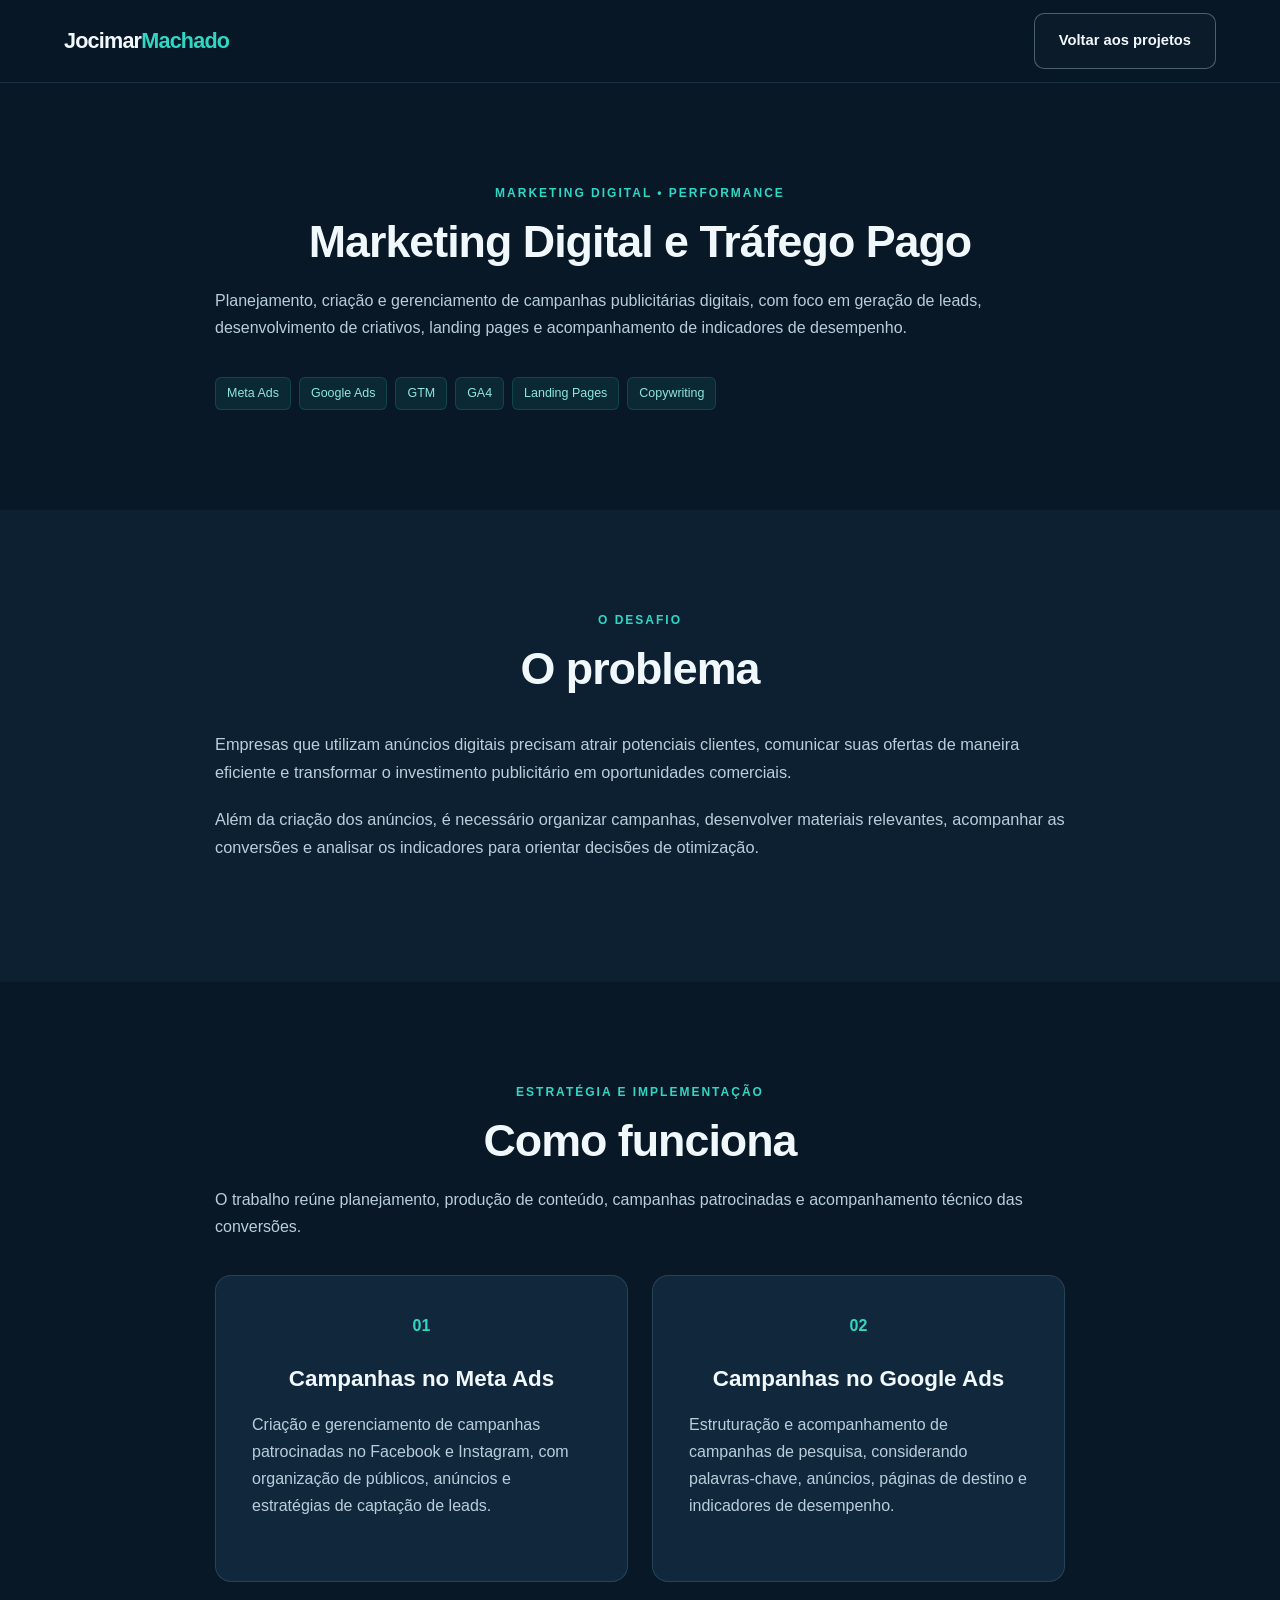
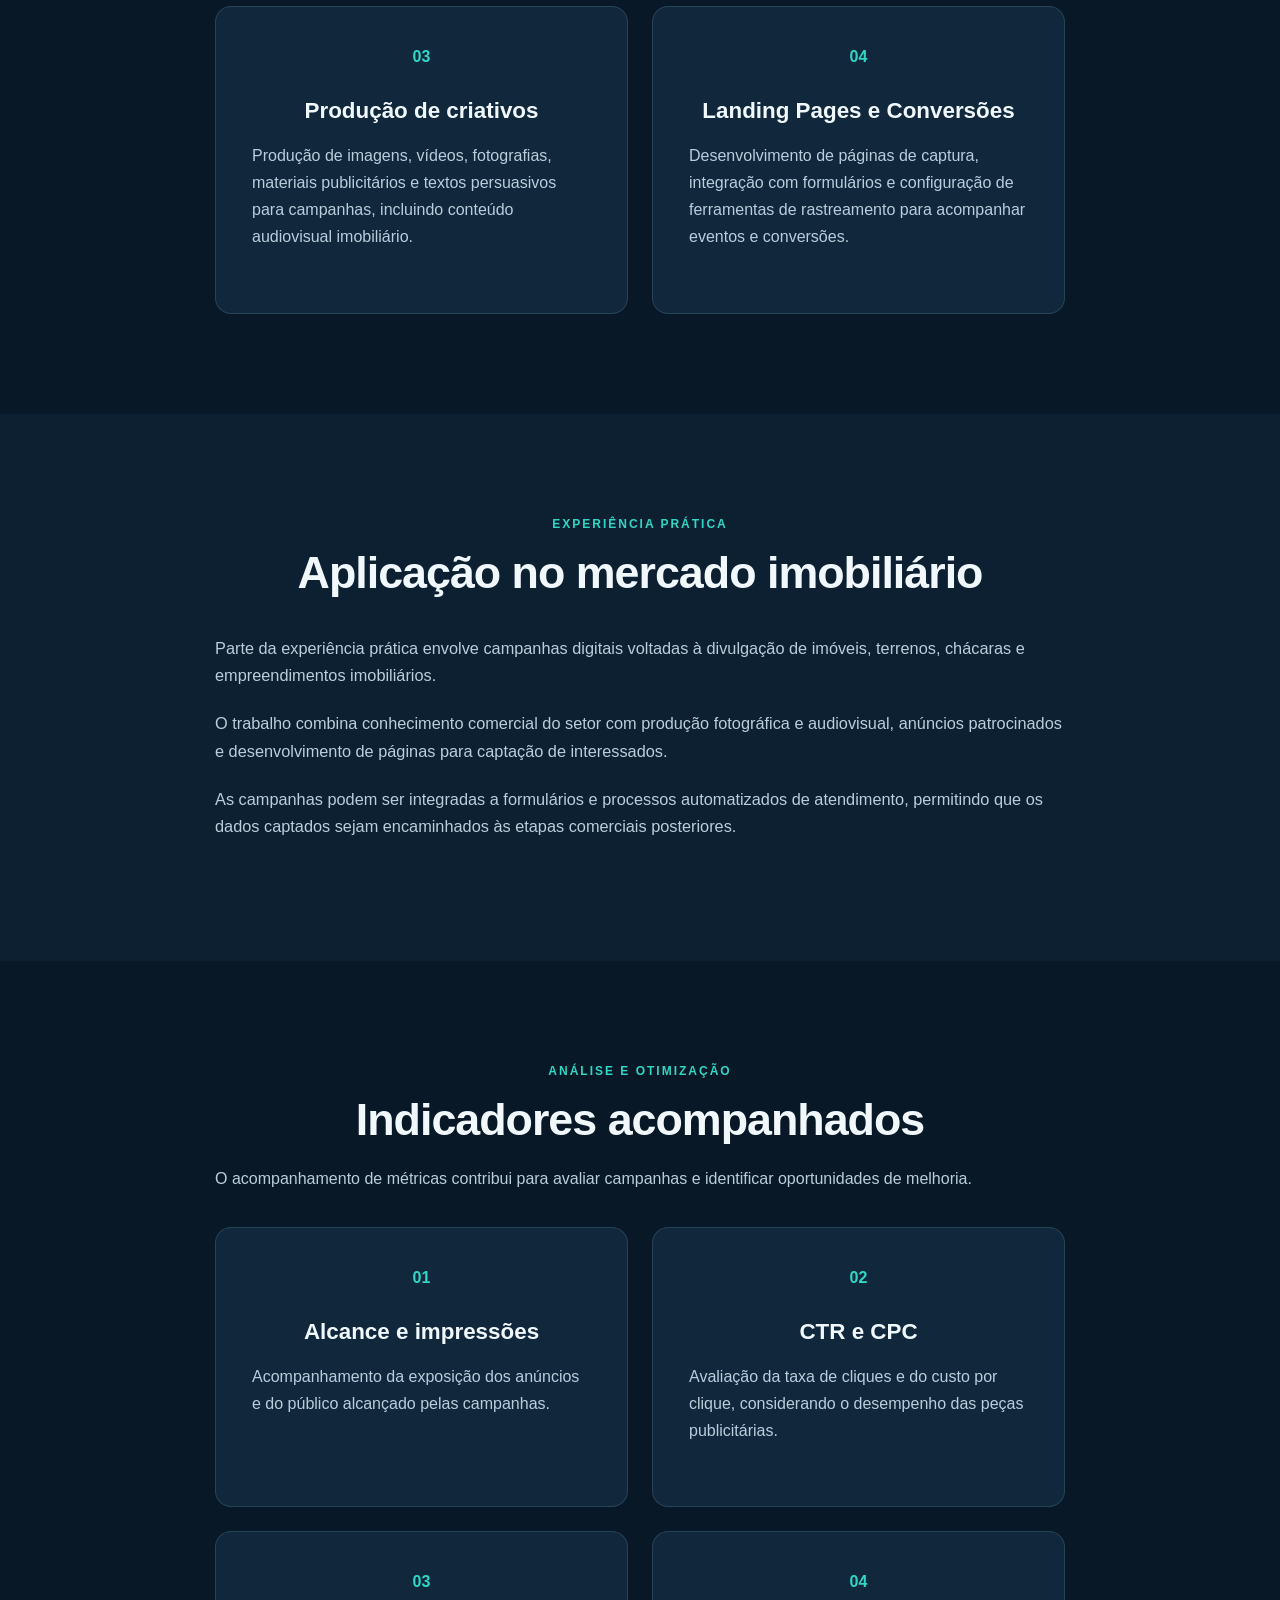
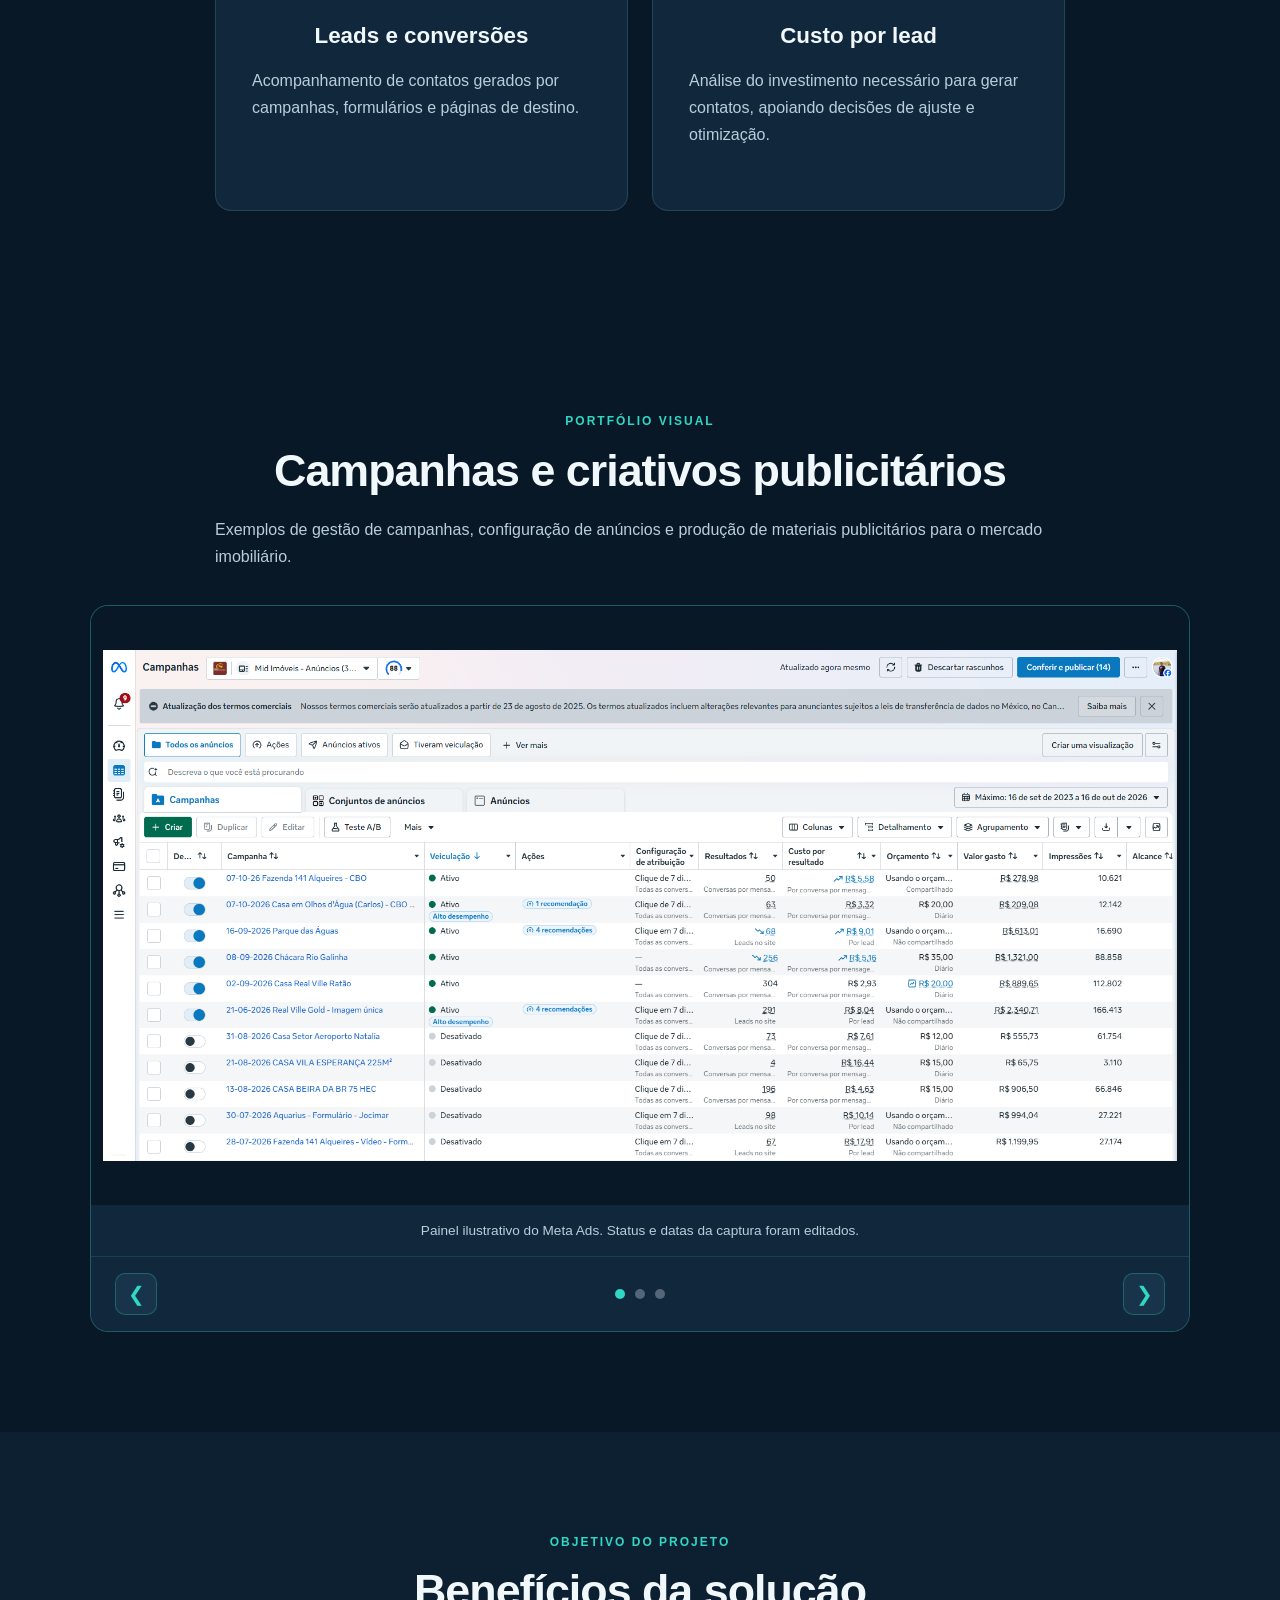
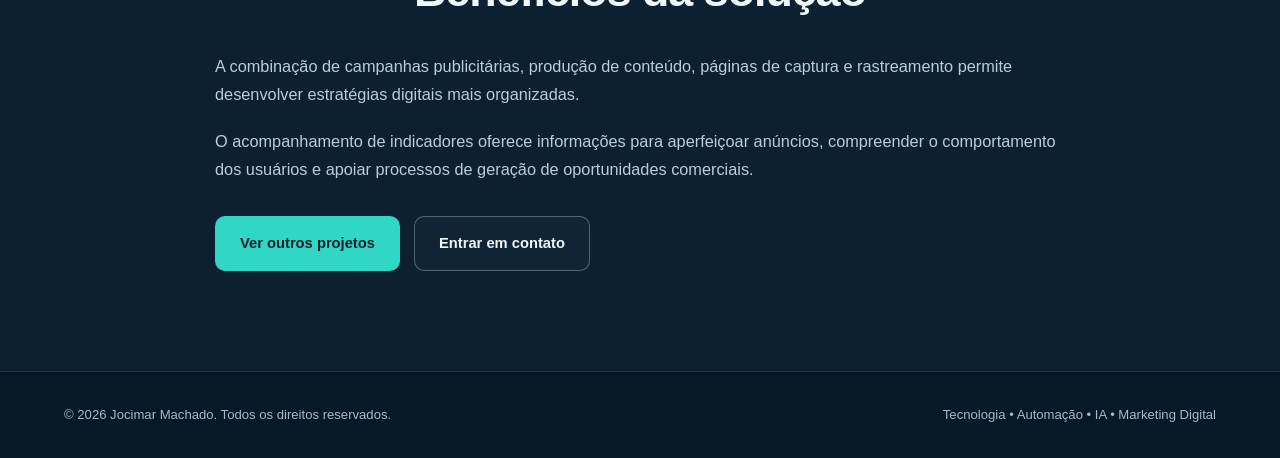
==== projetos/marketing-digital.html @ 27998f4b "Primeira versao do portfolio profissional" ====
<!DOCTYPE html>
<html lang="pt-BR">

<head>
    <meta charset="UTF-8">
    <meta name="viewport"
          content="width=device-width, initial-scale=1.0">

    <title>Marketing Digital e Tráfego Pago | Jocimar Machado</title>

    <meta name="description"
          content="Estudo de caso sobre gestão de tráfego pago, Meta Ads, Google Ads, criativos, landing pages e acompanhamento de conversões.">

    <link rel="stylesheet" href="../assets/css/style.css">
    <script src="../assets/js/carrossel.js" defer></script>
</head>

<body>

    <!-- CABEÇALHO -->
    <header class="header">
        <div class="container nav-container">

            <a href="../index.html" class="logo">
                Jocimar<span>Machado</span>
            </a>

            <a href="../index.html#projetos"
               class="btn btn-secondary">
                Voltar aos projetos
            </a>

        </div>
    </header>

    <main>

        <!-- APRESENTAÇÃO -->
        <section class="section project-intro">
            <div class="container">

                <div class="section-heading">

                    <span class="section-label">
                        MARKETING DIGITAL • PERFORMANCE
                    </span>

                    <h2>
                        Marketing Digital e Tráfego Pago
                    </h2>

                    <p>
                        Planejamento, criação e gerenciamento
                        de campanhas publicitárias digitais,
                        com foco em geração de leads,
                        desenvolvimento de criativos,
                        landing pages e acompanhamento
                        de indicadores de desempenho.
                    </p>

                </div>

                <div class="tags">
                    <span>Meta Ads</span>
                    <span>Google Ads</span>
                    <span>GTM</span>
                    <span>GA4</span>
                    <span>Landing Pages</span>
                    <span>Copywriting</span>
                </div>

            </div>
        </section>

        <!-- O DESAFIO -->
        <section class="section section-alt project-problem">
            <div class="container">

                <div class="section-heading">

                    <span class="section-label">
                        O DESAFIO
                    </span>

                    <h2>O problema</h2>

                </div>

                <div class="about-content">

                    <p>
                        Empresas que utilizam anúncios digitais
                        precisam atrair potenciais clientes,
                        comunicar suas ofertas de maneira
                        eficiente e transformar o investimento
                        publicitário em oportunidades comerciais.
                    </p>

                    <p>
                        Além da criação dos anúncios,
                        é necessário organizar campanhas,
                        desenvolver materiais relevantes,
                        acompanhar as conversões e
                        analisar os indicadores para
                        orientar decisões de otimização.
                    </p>

                </div>

            </div>
        </section>

        <!-- COMO FUNCIONA -->
        <section class="section project-process">
            <div class="container">

                <div class="section-heading">

                    <span class="section-label">
                        ESTRATÉGIA E IMPLEMENTAÇÃO
                    </span>

                    <h2>Como funciona</h2>

                    <p>
                        O trabalho reúne planejamento,
                        produção de conteúdo, campanhas
                        patrocinadas e acompanhamento
                        técnico das conversões.
                    </p>

                </div>

                <div class="projects-grid">

                    <!-- META ADS -->
                    <article class="project-card">

                        <span class="project-number">01</span>

                        <h3>Campanhas no Meta Ads</h3>

                        <p>
                            Criação e gerenciamento de
                            campanhas patrocinadas no
                            Facebook e Instagram,
                            com organização de públicos,
                            anúncios e estratégias
                            de captação de leads.
                        </p>

                    </article>

                    <!-- GOOGLE ADS -->
                    <article class="project-card">

                        <span class="project-number">02</span>

                        <h3>Campanhas no Google Ads</h3>

                        <p>
                            Estruturação e acompanhamento
                            de campanhas de pesquisa,
                            considerando palavras-chave,
                            anúncios, páginas de destino
                            e indicadores de desempenho.
                        </p>

                    </article>

                    <!-- CRIATIVOS -->
                    <article class="project-card">

                        <span class="project-number">03</span>

                        <h3>Produção de criativos</h3>

                        <p>
                            Produção de imagens, vídeos,
                            fotografias, materiais
                            publicitários e textos
                            persuasivos para campanhas,
                            incluindo conteúdo
                            audiovisual imobiliário.
                        </p>

                    </article>

                    <!-- LANDING PAGES -->
                    <article class="project-card">

                        <span class="project-number">04</span>

                        <h3>Landing Pages e Conversões</h3>

                        <p>
                            Desenvolvimento de páginas
                            de captura, integração com
                            formulários e configuração
                            de ferramentas de rastreamento
                            para acompanhar eventos
                            e conversões.
                        </p>

                    </article>

                </div>

            </div>
        </section>

        <!-- APLICAÇÃO PRÁTICA -->
        <section class="section section-alt project-problem">
            <div class="container">

                <div class="section-heading">

                    <span class="section-label">
                        EXPERIÊNCIA PRÁTICA
                    </span>

                    <h2>Aplicação no mercado imobiliário</h2>

                </div>

                <div class="about-content">

                    <p>
                        Parte da experiência prática
                        envolve campanhas digitais
                        voltadas à divulgação de imóveis,
                        terrenos, chácaras e
                        empreendimentos imobiliários.
                    </p>

                    <p>
                        O trabalho combina conhecimento
                        comercial do setor com produção
                        fotográfica e audiovisual,
                        anúncios patrocinados e
                        desenvolvimento de páginas
                        para captação de interessados.
                    </p>

                    <p>
                        As campanhas podem ser integradas
                        a formulários e processos
                        automatizados de atendimento,
                        permitindo que os dados captados
                        sejam encaminhados às etapas
                        comerciais posteriores.
                    </p>

                </div>

            </div>
        </section>

        <!-- INDICADORES -->
        <section class="section project-process">
            <div class="container">

                <div class="section-heading">

                    <span class="section-label">
                        ANÁLISE E OTIMIZAÇÃO
                    </span>

                    <h2>Indicadores acompanhados</h2>

                    <p>
                        O acompanhamento de métricas
                        contribui para avaliar campanhas
                        e identificar oportunidades
                        de melhoria.
                    </p>

                </div>

                <div class="projects-grid">

                    <article class="project-card">
                        <span class="project-number">01</span>
                        <h3>Alcance e impressões</h3>
                        <p>
                            Acompanhamento da exposição
                            dos anúncios e do público
                            alcançado pelas campanhas.
                        </p>
                    </article>

                    <article class="project-card">
                        <span class="project-number">02</span>
                        <h3>CTR e CPC</h3>
                        <p>
                            Avaliação da taxa de cliques
                            e do custo por clique,
                            considerando o desempenho
                            das peças publicitárias.
                        </p>
                    </article>

                    <article class="project-card">
                        <span class="project-number">03</span>
                        <h3>Leads e conversões</h3>
                        <p>
                            Acompanhamento de contatos
                            gerados por campanhas,
                            formulários e páginas
                            de destino.
                        </p>
                    </article>

                    <article class="project-card">
                        <span class="project-number">04</span>
                        <h3>Custo por lead</h3>
                        <p>
                            Análise do investimento
                            necessário para gerar
                            contatos, apoiando decisões
                            de ajuste e otimização.
                        </p>
                    </article>

                </div>

            </div>
        </section>

        <!-- DEMONSTRAÇÃO REAL DA CAMPANHA -->


<!-- CARROSSEL DE CAMPANHAS E CRIATIVOS -->

<section class="section project-demo">
    <div class="container">

        <div class="section-heading">

            <span class="section-label">
                PORTFÓLIO VISUAL
            </span>

            <h2>Campanhas e criativos publicitários</h2>

            <p>
                Exemplos de gestão de campanhas,
                configuração de anúncios e produção
                de materiais publicitários para o
                mercado imobiliário.
            </p>

        </div>

        <div class="marketing-carousel"
             data-marketing-carousel
             role="region"
             aria-roledescription="carrossel"
             aria-label="Campanhas e criativos publicitários">

            <div class="marketing-carousel-viewport">

                <!-- IMAGEM 01 -->
                <figure class="marketing-slide">

                    <a href="../assets/images/painel_de_campanhas_meta_ads_2026.png"
                       target="_blank"
                       rel="noopener noreferrer">

                        <img
                            src="../assets/images/painel_de_campanhas_meta_ads_2026.png"
                            alt="Painel de campanhas no Meta Ads"
                            loading="lazy">
                    </a>

                    <figcaption>
                        Painel ilustrativo do Meta Ads.
                        Status e datas da captura foram editados.
                    </figcaption>

                </figure>

                <!-- IMAGEM 02 -->
                <figure class="marketing-slide" hidden>

                    <a href="../assets/images/meta-ads-anuncio-parque-das-aguas.png"
                       target="_blank"
                       rel="noopener noreferrer">

                        <img
                            src="../assets/images/meta-ads-anuncio-parque-das-aguas.png"
                            alt="Configuração de anúncio no Meta Ads para o Parque das Águas"
                            loading="lazy">
                    </a>

                    <figcaption>
                        Configuração e prévia de anúncio
                        para Facebook e Instagram.
                    </figcaption>

                </figure>

                <!-- IMAGEM 03 -->
                <figure class="marketing-slide" hidden>

                    <a href="../assets/images/criativo-casa-olhos-dagua.png"
                       target="_blank"
                       rel="noopener noreferrer">

                        <img
                            src="../assets/images/criativo-casa-olhos-dagua.png"
                            alt="Arte publicitária de casa à venda em Olhos d'Água"
                            loading="lazy">
                    </a>

                    <figcaption>
                        Criativo imobiliário produzido para
                        divulgação de imóvel em Olhos d'Água.
                    </figcaption>

                </figure>

            </div>

            <!-- CONTROLES -->
            <div class="marketing-carousel-controls">

                <button class="marketing-carousel-prev"
                        type="button"
                        aria-label="Imagem anterior">
                    &#10094;
                </button>

                <div class="marketing-carousel-dots"
                     aria-label="Selecionar imagem">

                    <button type="button"
                            class="marketing-carousel-dot active"
                            aria-label="Imagem 1"
                            aria-current="true"></button>

                    <button type="button"
                            class="marketing-carousel-dot"
                            aria-label="Imagem 2"></button>

                    <button type="button"
                            class="marketing-carousel-dot"
                            aria-label="Imagem 3"></button>

                </div>

                <button class="marketing-carousel-next"
                        type="button"
                        aria-label="Próxima imagem">
                    &#10095;
                </button>

            </div>

        </div>

    </div>
</section>


        <!-- BENEFÍCIOS -->
        <section class="section section-alt project-benefits">
            <div class="container">

                <div class="section-heading">

                    <span class="section-label">
                        OBJETIVO DO PROJETO
                    </span>

                    <h2>Benefícios da solução</h2>

                </div>

                <div class="about-content">

                    <p>
                        A combinação de campanhas
                        publicitárias, produção de
                        conteúdo, páginas de captura
                        e rastreamento permite
                        desenvolver estratégias
                        digitais mais organizadas.
                    </p>

                    <p>
                        O acompanhamento de indicadores
                        oferece informações para
                        aperfeiçoar anúncios,
                        compreender o comportamento
                        dos usuários e apoiar
                        processos de geração de
                        oportunidades comerciais.
                    </p>

                </div>

                <div class="hero-buttons">

                    <a href="../index.html#projetos"
                       class="btn btn-primary">
                        Ver outros projetos
                    </a>

                    <a href="../index.html#contato"
                       class="btn btn-secondary">
                        Entrar em contato
                    </a>

                </div>

            </div>
        </section>

    </main>

    <!-- RODAPÉ -->
    <footer class="footer">
        <div class="container footer-content">

            <p>
                © 2026 Jocimar Machado.
                Todos os direitos reservados.
            </p>

            <p>
                Tecnologia • Automação • IA • Marketing Digital
            </p>

        </div>
    </footer>

</body>
</html>
---- assets/css/style.css ----
/* =====================================================
   JOCIMAR MACHADO | PORTFÓLIO PROFISSIONAL
   CSS consolidado - Página inicial e estudos de caso
   ===================================================== */

/* 01. VARIÁVEIS */
:root {
  color-scheme: dark;
  --bg: #081827;
  --bg-secondary: #0c2032;
  --surface: #11283c;
  --surface-hover: #17344a;
  --primary: #30d7c5;
  --primary-hover: #24bfae;
  --text: #f1f8fc;
  --text-secondary: #bacddb;
  --text-muted: #a4bacc;
  --border: rgba(157, 207, 221, 0.16);
  --radius: 16px;
  --container-width: 1160px;
  --content-width: 850px;
  --shadow: 0 20px 50px rgba(0, 0, 0, 0.16);
}

/* 02. BASE E ACESSIBILIDADE */
* {
  margin: 0;
  padding: 0;
  box-sizing: border-box;
}

html {
  scroll-behavior: smooth;
  scroll-padding-top: 90px;
}

body {
  background: var(--bg);
  color: var(--text);
  font-family: "Segoe UI", Arial, sans-serif;
  line-height: 1.7;
  -webkit-font-smoothing: antialiased;
}

a {
  color: inherit;
  text-decoration: none;
}

button { font: inherit; }
ul { list-style: none; }
img { display: block; max-width: 100%; }

::selection {
  background: var(--primary);
  color: var(--bg);
}

:focus-visible {
  outline: 3px solid var(--primary);
  outline-offset: 4px;
}

.container {
  width: min(90%, var(--container-width));
  margin: 0 auto;
}

.skip-link {
  position: fixed;
  top: -100px;
  left: 15px;
  z-index: 2000;
  padding: 12px 20px;
  background: var(--primary);
  color: var(--bg);
  border-radius: 8px;
}

.skip-link:focus { top: 15px; }

/* 03. CABEÇALHO E NAVEGAÇÃO */
.header {
  position: sticky;
  top: 0;
  z-index: 1000;
  background: rgba(8, 24, 39, 0.94);
  border-bottom: 1px solid var(--border);
  backdrop-filter: blur(16px);
  -webkit-backdrop-filter: blur(16px);
}

.nav-container {
  min-height: 82px;
  display: flex;
  justify-content: space-between;
  align-items: center;
  position: relative;
  gap: 30px;
}

.logo {
  color: var(--text);
  font-size: 1.35rem;
  font-weight: 800;
  letter-spacing: -0.8px;
  white-space: nowrap;
}

.logo span { color: var(--primary); }

.nav {
  display: flex;
  align-items: center;
  gap: 28px;
}

.nav a {
  font-size: 0.9rem;
  font-weight: 500;
  color: var(--text-secondary);
  transition: color 0.25s ease;
}

.nav a:hover,
.nav a:focus-visible { color: var(--primary); }

.nav .nav-contact {
  color: var(--primary);
  border: 1px solid var(--primary);
  border-radius: 8px;
  padding: 9px 18px;
}

.nav .nav-contact:hover {
  color: var(--bg);
  background: var(--primary);
}

.menu-toggle { display: none; }

/* 04. APRESENTAÇÃO DA PÁGINA INICIAL */
.hero {
  position: relative;
  overflow: hidden;
  min-height: 680px;
  display: flex;
  align-items: center;
  padding: 110px 0;
  background:
    radial-gradient(ellipse at 82% 35%, rgba(33, 181, 170, 0.14), transparent 48%),
    radial-gradient(ellipse at 12% 80%, rgba(30, 99, 150, 0.13), transparent 50%),
    var(--bg);
}

.hero::before {
  content: "";
  position: absolute;
  inset: 0;
  pointer-events: none;
  background-image:
    linear-gradient(rgba(90, 159, 177, 0.045) 1px, transparent 1px),
    linear-gradient(90deg, rgba(90, 159, 177, 0.045) 1px, transparent 1px);
  background-size: 55px 55px;
  mask-image: linear-gradient(to right, transparent, black);
}

.hero-content {
  position: relative;
  z-index: 1;
  display: grid;
  grid-template-columns: 1.35fr 0.8fr;
  align-items: center;
  gap: 70px;
}

.eyebrow {
  display: inline-block;
  margin-bottom: 24px;
  color: var(--primary);
  font-size: 0.75rem;
  font-weight: 700;
  letter-spacing: 2px;
}

.hero h1 {
  margin-bottom: 22px;
  font-size: clamp(2.5rem, 5vw, 4.5rem);
  line-height: 1.13;
  font-weight: 800;
  letter-spacing: -2px;
}

.hero h1 span { color: var(--primary); }

.hero h2 {
  max-width: 640px;
  margin-bottom: 25px;
  font-size: clamp(1.15rem, 2vw, 1.55rem);
  font-weight: 500;
  line-height: 1.45;
}

.hero p {
  max-width: 630px;
  margin-bottom: 16px;
  color: var(--text-secondary);
}

.hero-buttons {
  display: flex;
  flex-wrap: wrap;
  gap: 14px;
  margin-top: 32px;
}

.availability {
  margin-top: 25px;
  font-size: 0.87rem;
  color: var(--text-muted);
}

/* 05. BOTÕES E LINKS */
.btn {
  display: inline-flex;
  align-items: center;
  justify-content: center;
  padding: 14px 24px;
  border: 1px solid transparent;
  border-radius: 10px;
  font-size: 0.92rem;
  font-weight: 700;
  text-align: center;
  transition: background 0.25s ease, color 0.25s ease,
    transform 0.25s ease, border-color 0.25s ease;
}

.btn:hover { transform: translateY(-3px); }

.btn-primary {
  background: var(--primary);
  color: #062129;
}

.btn-primary:hover { background: var(--primary-hover); }

.btn-secondary {
  background: rgba(255, 255, 255, 0.02);
  border-color: rgba(188, 222, 232, 0.36);
  color: var(--text);
}

.btn-secondary:hover {
  border-color: var(--primary);
  color: var(--primary);
}

.contact-buttons .btn-whatsapp {
  background: #25d366;
  border-color: #25d366;
  color: #062129;
}

.contact-buttons .btn-whatsapp:hover {
  background: #1ebe5d;
  border-color: #1ebe5d;
  color: #062129;
}

.contact-buttons .btn-github {
  background: #24292f;
  border-color: #526578;
  color: #fff;
}

.contact-buttons .btn-github:hover {
  background: #343b45;
  border-color: var(--primary);
  color: var(--primary);
}

.project-card-link {
  align-self: flex-start;
  margin-top: 24px;
}

/* 06. FOTO E CARD TECNOLÓGICO */
.hero-visual {
  display: flex;
  justify-content: center;
}

.tech-card {
  width: 100%;
  max-width: 370px;
  padding: 35px;
  border: 1px solid rgba(48, 215, 197, 0.25);
  border-radius: 22px;
  background: linear-gradient(145deg, rgba(25, 61, 79, 0.92), rgba(11, 32, 49, 0.96));
  box-shadow: var(--shadow);
}

.profile-photo {
  display: block;
  width: 100%;
  max-width: 220px;
  height: auto;
  margin: 0 auto 24px;
  background: radial-gradient(ellipse at 50% 40%,
    #21485b 0%, #10283a 45%, #050c13 75%, #000 100%);
  border: 2px solid rgba(48, 215, 197, 0.35);
  border-radius: 18px;
  box-shadow: 0 0 35px rgba(48, 215, 197, 0.12),
    0 15px 35px rgba(0, 0, 0, 0.25);
}

.tech-card-label {
  display: block;
  margin-bottom: 28px;
  color: var(--primary);
  font-size: 0.75rem;
  letter-spacing: 1.5px;
  font-weight: 700;
}

.tech-card ul { display: grid; gap: 18px; }

.tech-card li {
  display: flex;
  align-items: center;
  gap: 12px;
  font-weight: 500;
  color: var(--text);
}

.tech-card li::before {
  content: "";
  width: 9px;
  height: 9px;
  flex-shrink: 0;
  border-radius: 50%;
  background: var(--primary);
  box-shadow: 0 0 12px rgba(48, 215, 197, 0.45);
}

/* 07. SEÇÕES E TEXTO COMPARTILHADO */
.section { padding: 100px 0; }
.section-alt { background: var(--bg-secondary); }

.section-heading {
  max-width: 750px;
  margin-bottom: 45px;
}

.section-label {
  display: block;
  margin-bottom: 12px;
  color: var(--primary);
  font-size: 0.75rem;
  font-weight: 700;
  letter-spacing: 2px;
}

.section-heading h2 {
  margin-bottom: 18px;
  font-size: clamp(2rem, 4vw, 2.8rem);
  letter-spacing: -1px;
  line-height: 1.2;
}

.section-heading p { color: var(--text-secondary); }

.about-content { max-width: 850px; }

.about-content p {
  margin-bottom: 20px;
  color: var(--text-secondary);
  font-size: 1.02rem;
}

/* 08. PROJETOS E ETIQUETAS */
.projects-grid {
  display: grid;
  grid-template-columns: repeat(2, minmax(0, 1fr));
  gap: 24px;
}

.project-card {
  display: flex;
  flex-direction: column;
  min-width: 0;
  padding: 36px;
  background: var(--surface);
  border: 1px solid var(--border);
  border-radius: var(--radius);
  transition: transform 0.3s ease, border-color 0.3s ease,
    background 0.3s ease;
}

.project-card:hover {
  transform: translateY(-6px);
  border-color: rgba(48, 215, 197, 0.45);
  background: var(--surface-hover);
}

.project-number {
  display: inline-block;
  margin-bottom: 25px;
  color: var(--primary);
  font-size: 1rem;
  font-weight: 700;
}

.project-card h3 {
  margin-bottom: 16px;
  font-size: 1.4rem;
  line-height: 1.35;
}

.project-card p {
  flex-grow: 1;
  margin-bottom: 26px;
  color: var(--text-secondary);
}

.tags {
  display: flex;
  flex-wrap: wrap;
  gap: 8px;
}

.tags span {
  padding: 5px 11px;
  background: rgba(48, 215, 197, 0.09);
  border: 1px solid rgba(48, 215, 197, 0.16);
  border-radius: 6px;
  color: #8de7dc;
  font-size: 0.78rem;
  font-weight: 500;
}

/* 09. COMPETÊNCIAS */
.skills-grid {
  display: grid;
  grid-template-columns: repeat(3, minmax(0, 1fr));
  gap: 22px;
}

.skill-group {
  min-width: 0;
  padding: 28px;
  background: var(--surface);
  border: 1px solid var(--border);
  border-radius: var(--radius);
  transition: border-color 0.25s ease;
}

.skill-group:hover { border-color: rgba(48, 215, 197, 0.4); }

.skill-group h3 {
  margin-bottom: 14px;
  color: var(--primary);
  font-size: 1.05rem;
  line-height: 1.4;
}

.skill-group p {
  color: var(--text-secondary);
  font-size: 0.93rem;
}

/* 10. EXPERIÊNCIA PROFISSIONAL */
.timeline {
  position: relative;
  max-width: 850px;
  padding-left: 34px;
  border-left: 2px solid rgba(48, 215, 197, 0.28);
}

.timeline-item {
  position: relative;
  padding: 0 0 48px 15px;
}

.timeline-item:last-child { padding-bottom: 0; }

.timeline-item::before {
  content: "";
  position: absolute;
  top: 6px;
  left: -42px;
  width: 12px;
  height: 12px;
  background: var(--primary);
  border: 3px solid var(--bg-secondary);
  border-radius: 50%;
  box-sizing: content-box;
}

.timeline-year {
  display: block;
  margin-bottom: 10px;
  color: var(--primary);
  font-size: 0.88rem;
  font-weight: 700;
}

.timeline-item h3 {
  margin-bottom: 5px;
  font-size: 1.35rem;
  line-height: 1.4;
}

.timeline-company {
  margin-bottom: 12px;
  color: var(--text);
  font-weight: 500;
}

.timeline-item p:not(.timeline-company) { color: var(--text-secondary); }

/* 11. FORMAÇÃO */
.education-card {
  max-width: 780px;
  padding: 35px;
  background: var(--surface);
  border: 1px solid var(--border);
  border-radius: var(--radius);
}

.education-card h3 {
  margin-bottom: 12px;
  font-size: 1.3rem;
}

.education-card p {
  margin-bottom: 12px;
  color: var(--text-secondary);
}

.education-card p:last-child { margin-bottom: 0; }

/* 12. CONTATO E RODAPÉ */
.contact-section {
  text-align: center;
  background:
    radial-gradient(ellipse at center, rgba(48, 215, 197, 0.09), transparent 65%),
    var(--bg);
}

.contact-section .section-heading {
  margin-left: auto;
  margin-right: auto;
}

.contact-buttons {
  display: flex;
  justify-content: center;
  flex-wrap: wrap;
  gap: 15px;
}

.contact-location {
  margin-top: 24px;
  color: var(--text-muted);
  font-size: 0.9rem;
}

.footer {
  padding: 32px 0;
  border-top: 1px solid var(--border);
}

.footer-content {
  display: flex;
  justify-content: space-between;
  align-items: center;
  gap: 20px;
}

.footer p {
  color: var(--text-muted);
  font-size: 0.82rem;
}

/* 13. ESTUDO DE CASO: TÍTULOS CENTRALIZADOS,
       BLOCOS CENTRALIZADOS E TEXTOS À ESQUERDA */
.project-intro .section-heading,
.architecture-section .section-heading,
.project-problem .section-heading,
.project-process .section-heading,
.project-benefits .section-heading {
  width: 100%;
  max-width: var(--content-width);
  margin: 0 auto 35px;
}

.project-intro .section-label,
.architecture-section .section-label,
.project-problem .section-label,
.project-process .section-label,
.project-benefits .section-label,
.project-intro .section-heading h2,
.architecture-section .section-heading h2,
.project-problem .section-heading h2,
.project-process .section-heading h2,
.project-benefits .section-heading h2 {
  text-align: center;
}

/* Descrições alinhadas à esquerda no centro da página */
.project-intro .section-heading p,
.architecture-section .section-heading p,
.project-problem .section-heading p,
.project-process .section-heading p,
.project-benefits .section-heading p {
  text-align: left;
}

.project-intro .tags,
.project-problem .about-content,
.project-benefits .about-content,
.project-process .projects-grid,
.project-benefits .hero-buttons {
  width: 100%;
  max-width: var(--content-width);
  margin-left: auto;
  margin-right: auto;
}

.project-intro .tags,
.project-benefits .hero-buttons { justify-content: flex-start; }

.project-problem .about-content,
.project-benefits .about-content { text-align: left; }

.project-benefits .hero-buttons { margin-top: 32px; }

/* Títulos dos cards centralizados; explicações à esquerda */
.project-process .project-card {
  align-items: stretch;
  text-align: left;
}

.project-process .project-number { align-self: center; }
.project-process .project-card h3 { text-align: center; }
.project-process .project-card p { text-align: left; }

/* 14. ESTUDO DE CASO: FLUXO VERTICAL */
.architecture-section .architecture-flow {
  display: flex;
  flex-direction: column;
  align-items: stretch;
  gap: 12px;
  width: 100%;
  max-width: var(--content-width);
  margin: 0 auto;
}

.architecture-section .architecture-step {
  width: 100%;
  padding: 24px 30px;
  background: var(--surface);
  border: 1px solid rgba(48, 215, 197, 0.3);
  border-radius: 14px;
  text-align: left;
  transition: border-color 0.3s ease, transform 0.3s ease,
    box-shadow 0.3s ease;
}

.architecture-section .architecture-step:hover {
  border-color: var(--primary);
  transform: translateY(-5px);
  box-shadow: 0 10px 30px rgba(48, 215, 197, 0.1);
}

.architecture-section .architecture-number {
  display: block;
  margin-bottom: 10px;
  color: var(--primary);
  font-size: 0.8rem;
  font-weight: 700;
  text-align: center;
}

.architecture-section .architecture-step h3 {
  margin-bottom: 10px;
  color: #fff;
  font-size: 1.05rem;
  text-align: center;
}

.architecture-section .architecture-step p {
  color: var(--text-secondary);
  font-size: 0.85rem;
  line-height: 1.6;
  text-align: left;
}

.architecture-section .architecture-arrow {
  display: flex;
  align-items: center;
  justify-content: center;
  align-self: center;
  color: var(--primary);
  font-size: 1.6rem;
  font-weight: 700;
  line-height: 1;
  transform: rotate(90deg);
}

/* 15. RESPONSIVIDADE */
@media (max-width: 1024px) {
  .hero-content { gap: 40px; }
  .nav { gap: 16px; }
  .nav a { font-size: 0.82rem; }
  .skills-grid { grid-template-columns: repeat(2, minmax(0, 1fr)); }
}

@media (max-width: 860px) {
  .nav-container { min-height: 72px; }

  .menu-toggle {
    display: flex;
    flex-direction: column;
    justify-content: center;
    gap: 5px;
    width: 42px;
    height: 42px;
    padding: 8px;
    background: transparent;
    border: 1px solid var(--border);
    border-radius: 8px;
    cursor: pointer;
  }

  .menu-toggle span {
    display: block;
    width: 100%;
    height: 2px;
    background: var(--text);
    border-radius: 2px;
  }

  .nav {
    position: absolute;
    top: 100%;
    left: 0;
    right: 0;
    display: flex;
    flex-direction: column;
    align-items: stretch;
    gap: 0;
    padding: 14px 20px;
    background: #102437;
    border: 1px solid var(--border);
    border-radius: 0 0 14px 14px;
    box-shadow: var(--shadow);
    opacity: 0;
    visibility: hidden;
    pointer-events: none;
    transform: translateY(-10px);
    transition: opacity 0.25s ease, transform 0.25s ease,
      visibility 0.25s ease;
  }

  .nav.is-open {
    opacity: 1;
    visibility: visible;
    pointer-events: auto;
    transform: translateY(0);
  }

  .nav a { padding: 13px 12px; font-size: 0.95rem; }
  .nav .nav-contact { margin-top: 10px; text-align: center; }

  .hero { min-height: auto; padding: 85px 0; }
  .hero-content { grid-template-columns: 1fr; gap: 50px; }
  .hero-visual { justify-content: center; }
  .projects-grid { grid-template-columns: 1fr; }
  .section { padding: 75px 0; }
  .footer-content { flex-direction: column; text-align: center; }
}

@media (max-width: 600px) {
  .container { width: min(92%, var(--container-width)); }
  .logo { font-size: 1.15rem; }
  .hero { padding: 65px 0; }
  .hero h1 {
    font-size: clamp(2.15rem, 9vw, 3rem);
    letter-spacing: -1px;
  }
  .hero h2 { font-size: 1.12rem; }
  .eyebrow { font-size: 0.67rem; letter-spacing: 1px; }
  .hero-buttons { flex-direction: column; }
  .hero-buttons .btn { width: 100%; }
  .tech-card { padding: 25px; max-width: 100%; }
  .section-heading h2 { font-size: 2rem; }
  .project-card, .skill-group, .education-card { padding: 25px; }
  .skills-grid { grid-template-columns: 1fr; }
  .timeline { padding-left: 24px; }
  .timeline-item { padding-left: 10px; }
  .timeline-item::before { left: -33px; }
  .architecture-section .architecture-step { padding: 22px; }
}

/* 16. MOVIMENTO REDUZIDO */
@media (prefers-reduced-motion: reduce) {
  html { scroll-behavior: auto; }

  *, *::before, *::after {
    transition-duration: 0.01ms !important;
    animation-duration: 0.01ms !important;
    animation-iteration-count: 1 !important;
  }
}

/* DEMONSTRAÇÃO REAL DO N8N */

.project-demo .section-heading {
  width: 100%;
  max-width: 850px;
  margin: 0 auto 35px;
}

.project-demo .section-label,
.project-demo .section-heading h2 {
  text-align: center;
}

.project-demo .section-heading p {
  text-align: left;
}

.workflow-figure {
  width: 100%;
  max-width: 1100px;
  margin: 0 auto;
}

.workflow-figure a {
  display: block;
  overflow: hidden;
  border: 1px solid rgba(48, 215, 197, 0.3);
  border-radius: 16px;
  background: #101820;
}

.workflow-figure img {
  display: block;
  width: 100%;
  height: auto;
}

.workflow-figure figcaption {
  margin-top: 16px;
  color: #a4bacc;
  font-size: 0.85rem;
  text-align: center;
}


/* IMAGEM DO FORMULÁRIO - PROJETO 02 */

.form-demo-figure {
  width: 100%;
  max-width: 630px;
  margin: 0 auto;
}

/* IMAGEM DO META ADS - PROJETO 03 */

.ads-demo-figure {
  width: 100%;
  max-width: 1100px;
  margin: 0 auto;
}


/* ========================================
   CARROSSEL - MARKETING DIGITAL
======================================== */

.marketing-carousel {
  width: 100%;
  max-width: 1100px;
  margin: 0 auto;

  background: #11283c;
  border: 1px solid rgba(48, 215, 197, 0.3);
  border-radius: 18px;

  overflow: hidden;
}

/* ÁREA DAS IMAGENS */

.marketing-carousel-viewport {
  position: relative;
  width: 100%;
  height: clamp(300px, 55vw, 650px);
  background: #081827;
}

.marketing-slide {
  position: absolute;
  inset: 0;

  display: flex;
  flex-direction: column;
}

.marketing-slide[hidden] {
  display: none;
}

.marketing-slide a {
  display: flex;
  align-items: center;
  justify-content: center;

  flex: 1;
  min-height: 0;
  width: 100%;
  padding: 12px;
}

.marketing-slide img {
  width: 100%;
  height: 100%;
  object-fit: contain;
}

/* DESCRIÇÃO DA IMAGEM */

.marketing-slide figcaption {
  padding: 14px 20px;
  background: #11283c;

  color: #bacddb;
  font-size: 0.85rem;
  text-align: center;
}

/* CONTROLES */

.marketing-carousel-controls {
  display: flex;
  align-items: center;
  justify-content: space-between;

  padding: 16px 24px;
  background: #11283c;
  border-top: 1px solid rgba(48, 215, 197, 0.15);
}

/* SETAS */

.marketing-carousel-prev,
.marketing-carousel-next {
  width: 42px;
  height: 42px;

  display: flex;
  align-items: center;
  justify-content: center;

  background: #17344a;
  color: #30d7c5;

  border: 1px solid rgba(48, 215, 197, 0.3);
  border-radius: 10px;

  font-size: 20px;
  cursor: pointer;

  transition: background 0.3s ease;
}

.marketing-carousel-prev:hover,
.marketing-carousel-next:hover {
  background: #21485b;
}

/* INDICADORES */

.marketing-carousel-dots {
  display: flex;
  align-items: center;
  gap: 10px;
}

.marketing-carousel-dot {
  width: 10px;
  height: 10px;

  background: #536779;
  border: none;
  border-radius: 50%;

  cursor: pointer;
  transition: background 0.3s ease;
}

.marketing-carousel-dot.active {
  background: #30d7c5;
}

/* RESPONSIVIDADE */

@media (max-width: 600px) {

  .marketing-carousel-viewport {
    height: 320px;
  }

  .marketing-carousel-controls {
    padding: 12px 16px;
  }

  .marketing-slide figcaption {
    font-size: 0.75rem;
  }

}


/* ========================================
   POPUP DE IMAGENS - LIGHTBOX
======================================== */

.marketing-lightbox {
  position: fixed;
  inset: 0;
  margin: auto;

  width: min(96vw, 1400px);
  max-height: 94vh;

  padding: 48px 16px 16px;

  background: #081827;
  border: 1px solid rgba(48, 215, 197, 0.4);
  border-radius: 16px;

  box-shadow: 0 20px 80px rgba(0, 0, 0, 0.6);
  overflow: auto;
}

/* Fundo escurecido */

.marketing-lightbox::backdrop {
  background: rgba(0, 0, 0, 0.9);
  backdrop-filter: blur(6px);
}

/* Imagem ampliada */

.marketing-lightbox-image {
  display: block;

  width: auto;
  height: auto;

  max-width: 100%;
  max-height: calc(94vh - 90px);

  margin: 0 auto;
  object-fit: contain;

  border-radius: 8px;
}

/* Botão fechar */

.marketing-lightbox-close {
  position: absolute;
  top: 8px;
  right: 12px;

  display: flex;
  align-items: center;
  justify-content: center;

  width: 36px;
  height: 36px;

  background: #17344a;
  color: #ffffff;

  border: 1px solid rgba(48, 215, 197, 0.4);
  border-radius: 8px;

  font-size: 28px;
  line-height: 1;
  cursor: pointer;
}

.marketing-lightbox-close:hover {
  background: #30d7c5;
  color: #081827;
}


/* ========================================
   NAVEGAÇÃO DO LIGHTBOX
======================================== */

/* ÁREA DA IMAGEM E SETAS */

.marketing-lightbox-view {
  display: flex;
  align-items: center;
  justify-content: center;

  width: 100%;
  gap: 12px;
}

/* IMAGEM CENTRALIZADA */

.marketing-lightbox-view .marketing-lightbox-image {
  display: block;

  width: auto;
  height: auto;

  max-width: calc(100% - 112px);
  max-height: calc(94vh - 160px);

  object-fit: contain;
  border-radius: 8px;
}

/* BOTÕES DE NAVEGAÇÃO */

.marketing-lightbox-nav {
  display: flex;
  align-items: center;
  justify-content: center;

  flex: 0 0 44px;
  width: 44px;
  height: 44px;

  background: #17344a;
  color: #30d7c5;

  border: 1px solid rgba(48, 215, 197, 0.4);
  border-radius: 50%;

  font-size: 22px;
  cursor: pointer;

  transition: background 0.3s ease;
}

.marketing-lightbox-nav:hover {
  background: #30d7c5;
  color: #081827;
}

/* LEGENDA */

.marketing-lightbox-caption {
  margin-top: 16px;
  color: #bacddb;
  font-size: 0.85rem;
  text-align: center;
}

/* RESPONSIVIDADE */

@media (max-width: 600px) {

  .marketing-lightbox-view {
    gap: 6px;
  }

  .marketing-lightbox-nav {
    flex-basis: 36px;
    width: 36px;
    height: 36px;
    font-size: 18px;
  }

  .marketing-lightbox-view .marketing-lightbox-image {
    max-width: calc(100% - 84px);
  }

  .marketing-lightbox-caption {
    font-size: 0.75rem;
  }

}


/* ========================================
   EFEITO FADE CORRIGIDO
======================================== */

/* Imagens ocultas */

.marketing-carousel-viewport .marketing-slide[hidden] {
    display: none !important;
}

/* Imagem exibida */

.marketing-carousel-viewport .marketing-slide:not([hidden]) {
    display: flex;
    opacity: 1;
    visibility: visible;
    pointer-events: auto;

    animation: marketingFadeIn 0.8s ease-in-out both;
}

/* Animação de entrada */

@keyframes marketingFadeIn {

    from {
        opacity: 0;
    }

    to {
        opacity: 1;
    }

}

/* Respeita preferência por movimento reduzido */

@media (prefers-reduced-motion: reduce) {

    .marketing-carousel-viewport .marketing-slide:not([hidden]) {
        animation: none;
    }

}
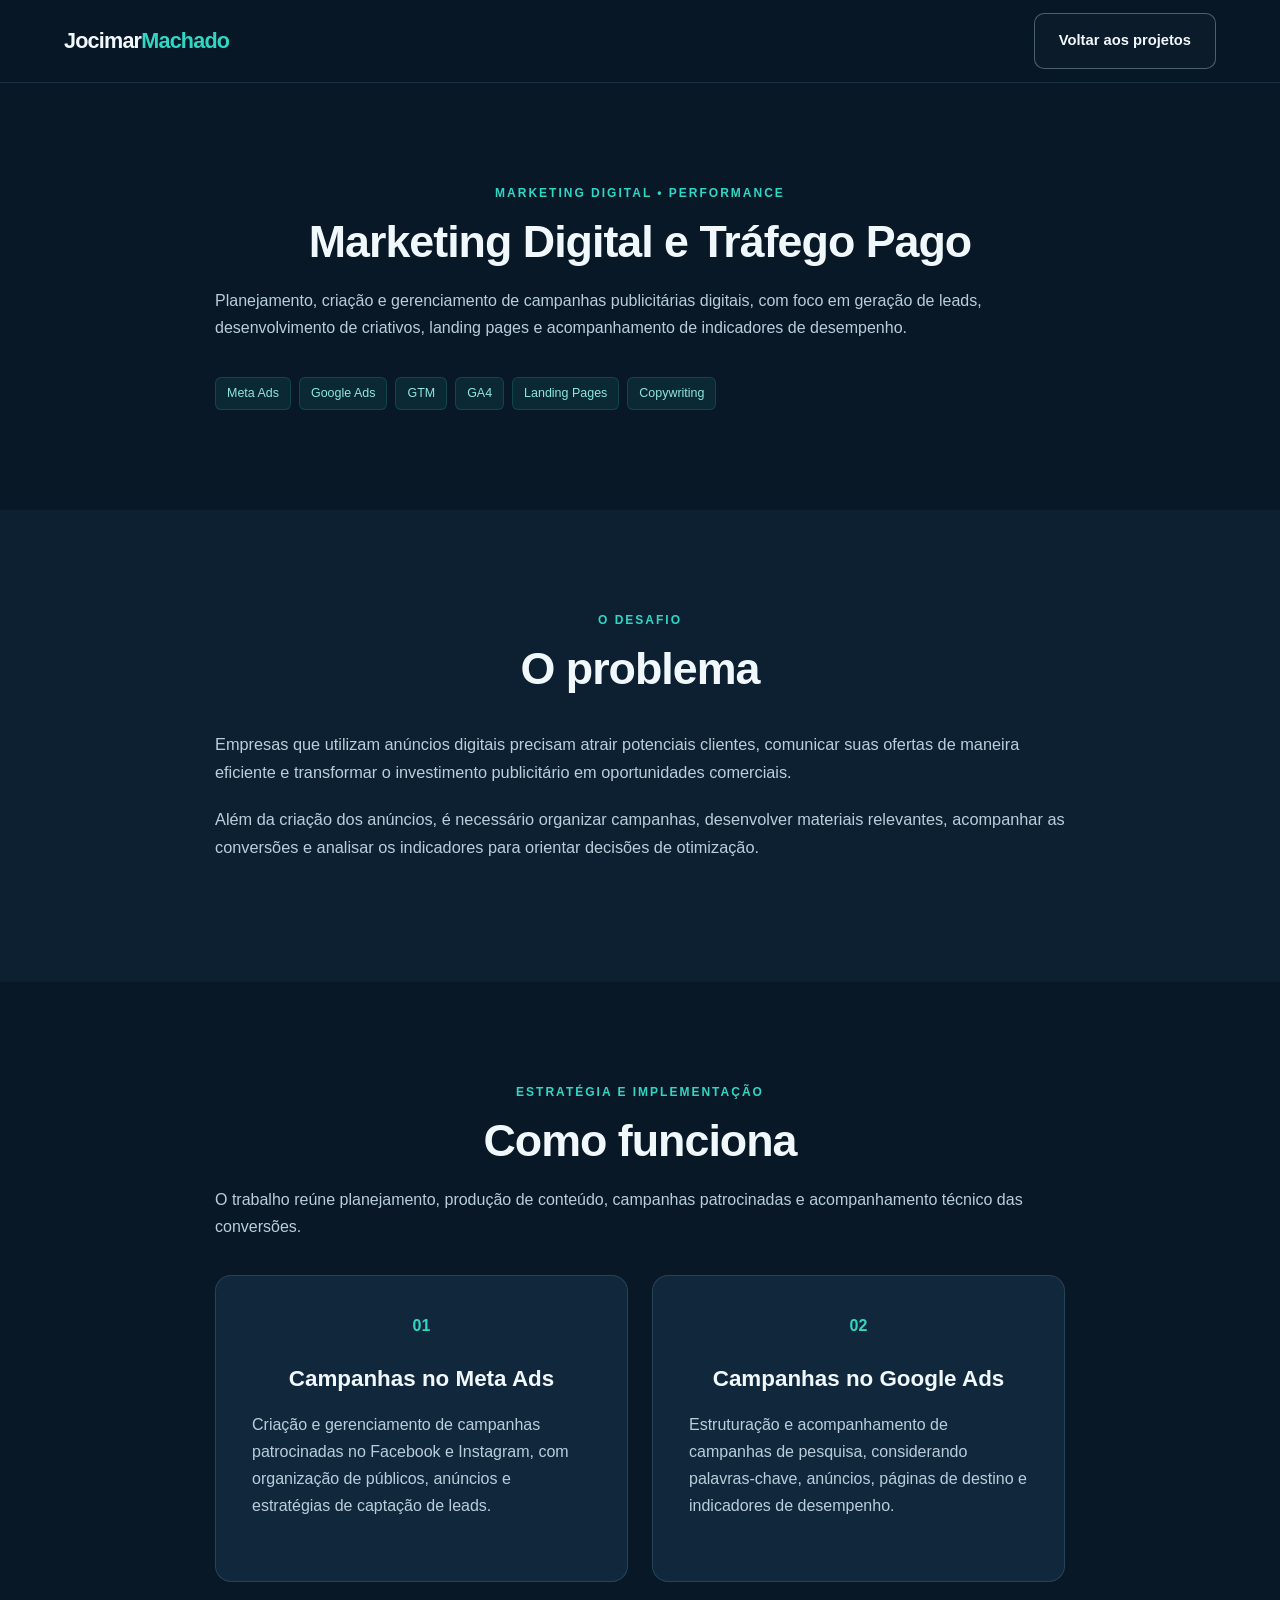
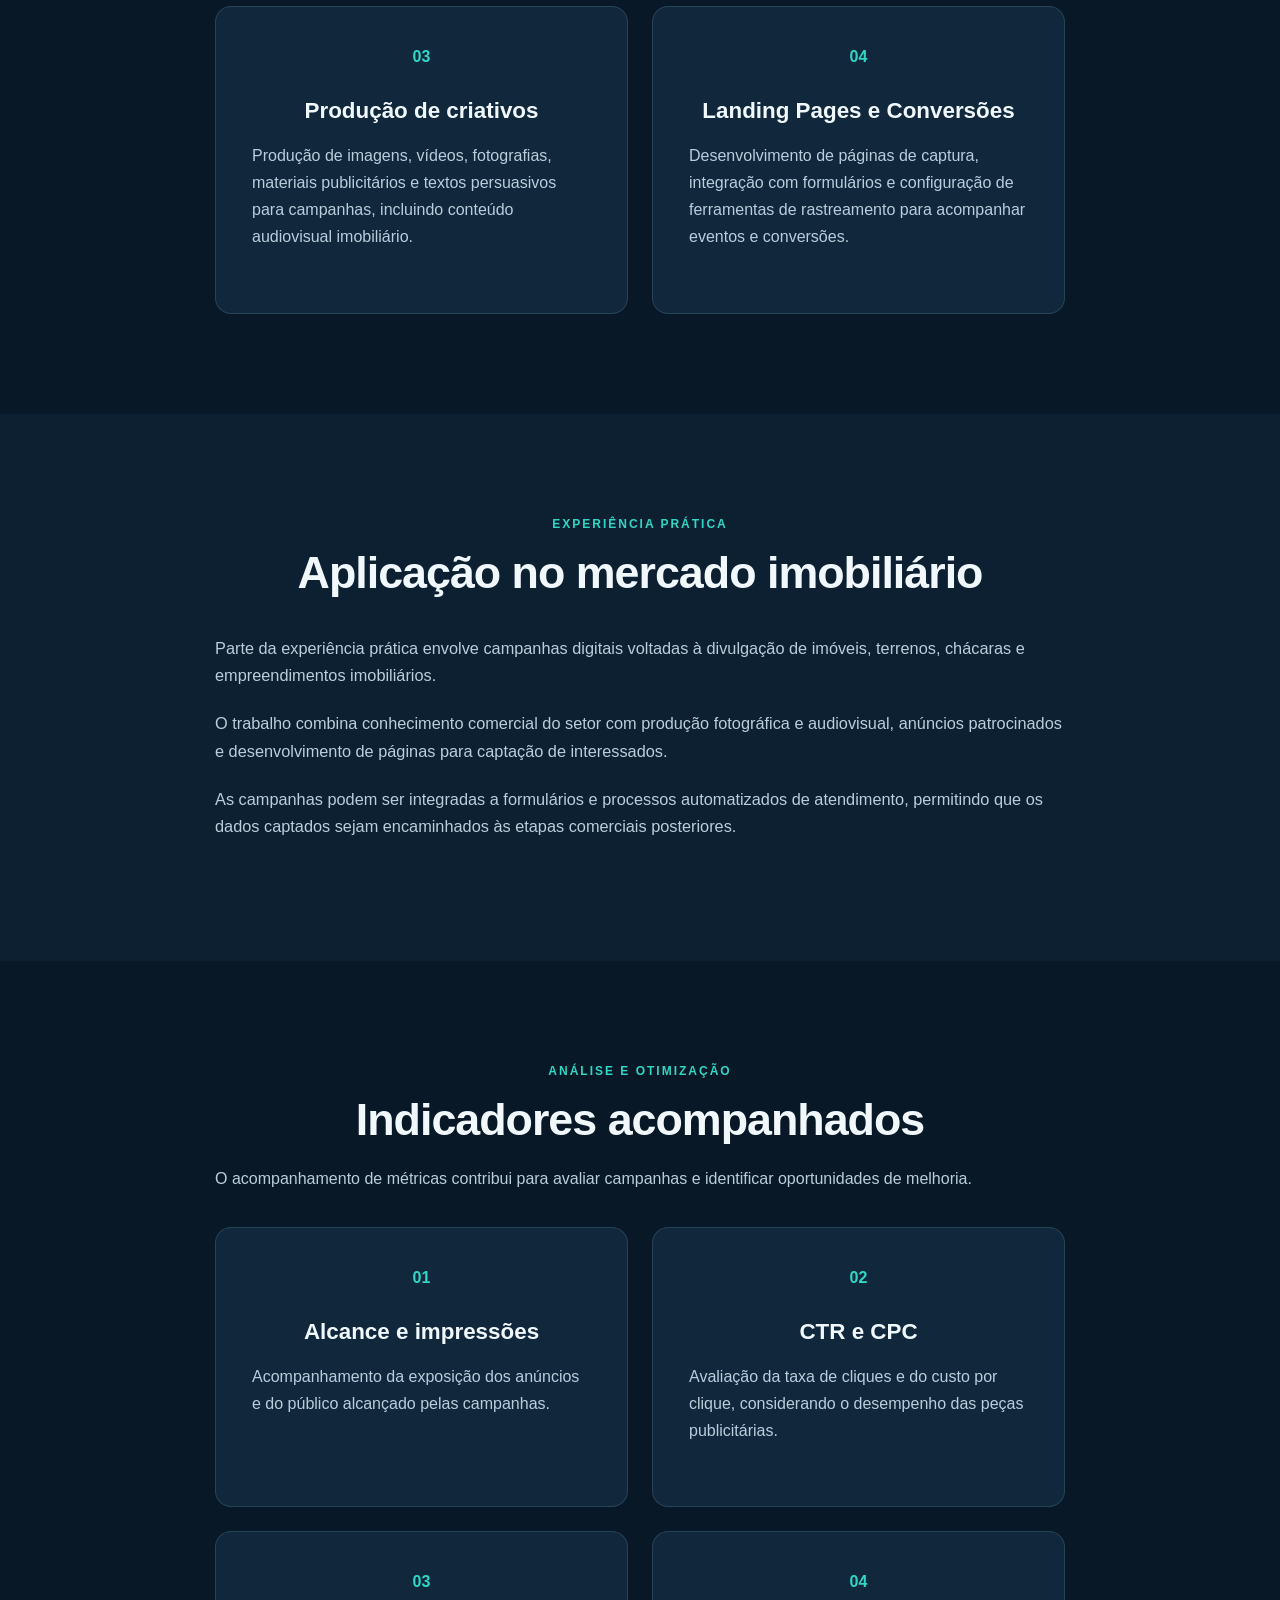
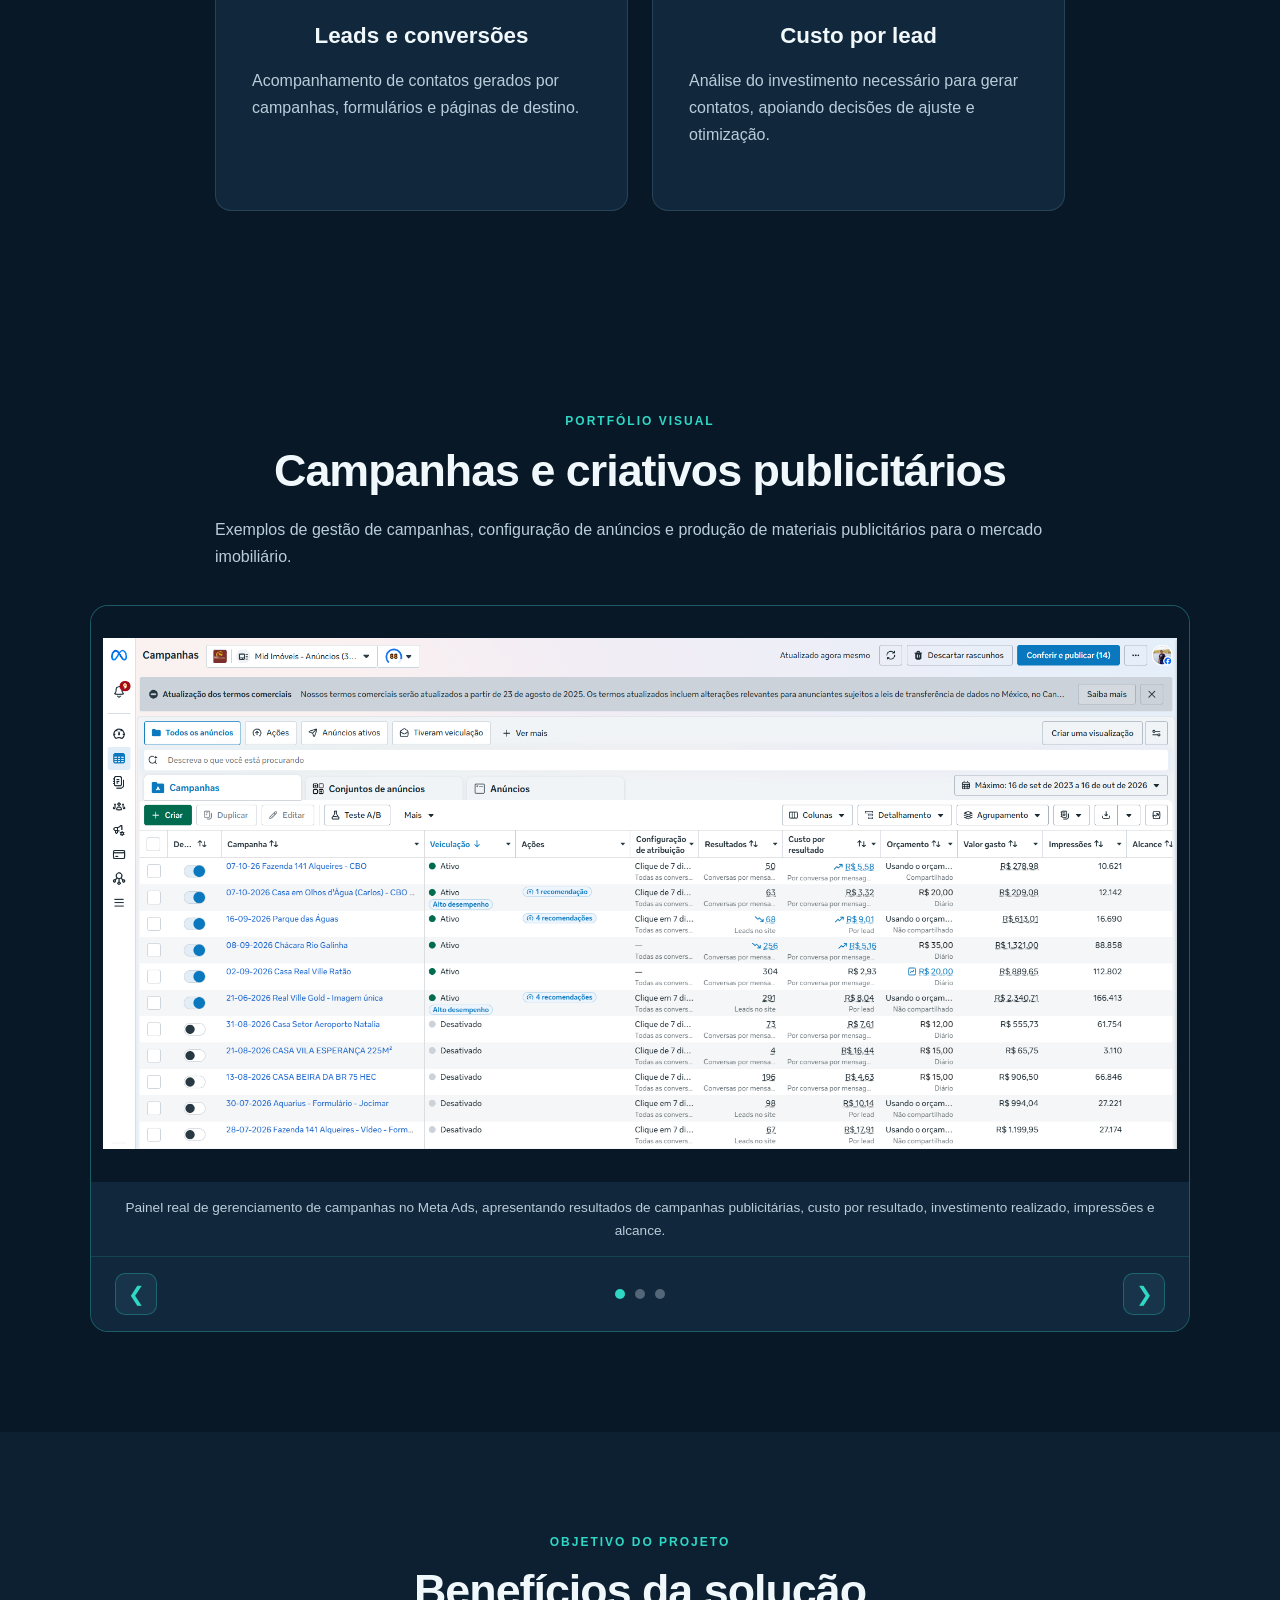
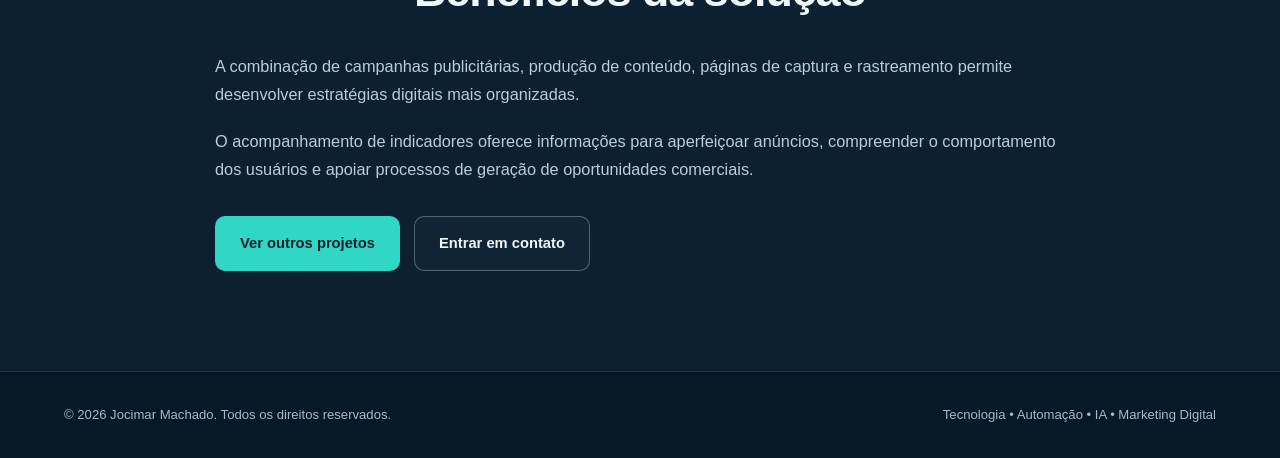
==== commit 97c00a6d: "Atualizacao do portfolio" ====
--- a/projetos/marketing-digital.html
+++ b/projetos/marketing-digital.html
@@ -1,16 +1,14 @@
-
 <!DOCTYPE html>
 <html lang="pt-BR">
 
 <head>
     <meta charset="UTF-8">
-    <meta name="viewport"
-          content="width=device-width, initial-scale=1.0">
+    <meta name="viewport" content="width=device-width, initial-scale=1.0">
 
     <title>Marketing Digital e Tráfego Pago | Jocimar Machado</title>
 
     <meta name="description"
-          content="Estudo de caso sobre gestão de tráfego pago, Meta Ads, Google Ads, criativos, landing pages e acompanhamento de conversões.">
+        content="Estudo de caso sobre gestão de tráfego pago, Meta Ads, Google Ads, criativos, landing pages e acompanhamento de conversões.">
 
     <link rel="stylesheet" href="../assets/css/style.css">
     <script src="../assets/js/carrossel.js" defer></script>
@@ -26,8 +24,7 @@
                 Jocimar<span>Machado</span>
             </a>
 
-            <a href="../index.html#projetos"
-               class="btn btn-secondary">
+            <a href="../index.html#projetos" class="btn btn-secondary">
                 Voltar aos projetos
             </a>
 
@@ -331,137 +328,116 @@
         <!-- DEMONSTRAÇÃO REAL DA CAMPANHA -->
 
 
-<!-- CARROSSEL DE CAMPANHAS E CRIATIVOS -->
-
-<section class="section project-demo">
-    <div class="container">
-
-        <div class="section-heading">
-
-            <span class="section-label">
-                PORTFÓLIO VISUAL
-            </span>
-
-            <h2>Campanhas e criativos publicitários</h2>
-
-            <p>
-                Exemplos de gestão de campanhas,
-                configuração de anúncios e produção
-                de materiais publicitários para o
-                mercado imobiliário.
-            </p>
-
-        </div>
-
-        <div class="marketing-carousel"
-             data-marketing-carousel
-             role="region"
-             aria-roledescription="carrossel"
-             aria-label="Campanhas e criativos publicitários">
-
-            <div class="marketing-carousel-viewport">
-
-                <!-- IMAGEM 01 -->
-                <figure class="marketing-slide">
-
-                    <a href="../assets/images/painel_de_campanhas_meta_ads_2026.png"
-                       target="_blank"
-                       rel="noopener noreferrer">
-
-                        <img
-                            src="../assets/images/painel_de_campanhas_meta_ads_2026.png"
-                            alt="Painel de campanhas no Meta Ads"
-                            loading="lazy">
-                    </a>
-
-                    <figcaption>
-                        Painel ilustrativo do Meta Ads.
-                        Status e datas da captura foram editados.
-                    </figcaption>
-
-                </figure>
-
-                <!-- IMAGEM 02 -->
-                <figure class="marketing-slide" hidden>
-
-                    <a href="../assets/images/meta-ads-anuncio-parque-das-aguas.png"
-                       target="_blank"
-                       rel="noopener noreferrer">
-
-                        <img
-                            src="../assets/images/meta-ads-anuncio-parque-das-aguas.png"
-                            alt="Configuração de anúncio no Meta Ads para o Parque das Águas"
-                            loading="lazy">
-                    </a>
-
-                    <figcaption>
-                        Configuração e prévia de anúncio
-                        para Facebook e Instagram.
-                    </figcaption>
-
-                </figure>
-
-                <!-- IMAGEM 03 -->
-                <figure class="marketing-slide" hidden>
-
-                    <a href="../assets/images/criativo-casa-olhos-dagua.png"
-                       target="_blank"
-                       rel="noopener noreferrer">
-
-                        <img
-                            src="../assets/images/criativo-casa-olhos-dagua.png"
-                            alt="Arte publicitária de casa à venda em Olhos d'Água"
-                            loading="lazy">
-                    </a>
-
-                    <figcaption>
-                        Criativo imobiliário produzido para
-                        divulgação de imóvel em Olhos d'Água.
-                    </figcaption>
-
-                </figure>
-
-            </div>
-
-            <!-- CONTROLES -->
-            <div class="marketing-carousel-controls">
-
-                <button class="marketing-carousel-prev"
-                        type="button"
-                        aria-label="Imagem anterior">
-                    &#10094;
-                </button>
-
-                <div class="marketing-carousel-dots"
-                     aria-label="Selecionar imagem">
-
-                    <button type="button"
-                            class="marketing-carousel-dot active"
-                            aria-label="Imagem 1"
-                            aria-current="true"></button>
-
-                    <button type="button"
-                            class="marketing-carousel-dot"
-                            aria-label="Imagem 2"></button>
-
-                    <button type="button"
-                            class="marketing-carousel-dot"
-                            aria-label="Imagem 3"></button>
-
-                </div>
-
-                <button class="marketing-carousel-next"
-                        type="button"
-                        aria-label="Próxima imagem">
-                    &#10095;
-                </button>
-
-            </div>
-
-        </div>
-
-    </div>
-</section>
+        <!-- CARROSSEL DE CAMPANHAS E CRIATIVOS -->
+
+        <section class="section project-demo">
+            <div class="container">
+
+                <div class="section-heading">
+
+                    <span class="section-label">
+                        PORTFÓLIO VISUAL
+                    </span>
+
+                    <h2>Campanhas e criativos publicitários</h2>
+
+                    <p>
+                        Exemplos de gestão de campanhas,
+                        configuração de anúncios e produção
+                        de materiais publicitários para o
+                        mercado imobiliário.
+                    </p>
+
+                </div>
+
+                <div class="marketing-carousel" data-marketing-carousel role="region" aria-roledescription="carrossel"
+                    aria-label="Campanhas e criativos publicitários">
+
+                    <div class="marketing-carousel-viewport">
+
+                        <!-- IMAGEM 01 -->
+                        <figure class="marketing-slide">
+
+                            <a href="../assets/images/painel_de_campanhas_meta_ads_2026.png" target="_blank"
+                                rel="noopener noreferrer">
+
+                                <img src="../assets/images/painel_de_campanhas_meta_ads_2026.png"
+                                    alt="Painel de campanhas no Meta Ads" loading="lazy">
+                            </a>
+
+                            <figcaption>
+                                Painel real de gerenciamento de campanhas no Meta Ads,
+                                apresentando resultados de campanhas publicitárias,
+                                custo por resultado, investimento realizado,
+                                impressões e alcance.
+                            </figcaption>
+
+                        </figure>
+
+                        <!-- IMAGEM 02 -->
+                        <figure class="marketing-slide" hidden>
+
+                            <a href="../assets/images/meta-ads-anuncio-parque-das-aguas.png" target="_blank"
+                                rel="noopener noreferrer">
+
+                                <img src="../assets/images/meta-ads-anuncio-parque-das-aguas.png"
+                                    alt="Configuração de anúncio no Meta Ads para o Parque das Águas" loading="lazy">
+                            </a>
+
+                            <figcaption>
+                                Configuração e prévia de anúncio
+                                para Facebook e Instagram.
+                            </figcaption>
+
+                        </figure>
+
+                        <!-- IMAGEM 03 -->
+                        <figure class="marketing-slide" hidden>
+
+                            <a href="../assets/images/criativo-casa-olhos-dagua.png" target="_blank"
+                                rel="noopener noreferrer">
+
+                                <img src="../assets/images/criativo-casa-olhos-dagua.png"
+                                    alt="Arte publicitária de casa à venda em Olhos d'Água" loading="lazy">
+                            </a>
+
+                            <figcaption>
+                                Criativo imobiliário produzido para
+                                divulgação de imóvel em Olhos d'Água.
+                            </figcaption>
+
+                        </figure>
+
+                    </div>
+
+                    <!-- CONTROLES -->
+                    <div class="marketing-carousel-controls">
+
+                        <button class="marketing-carousel-prev" type="button" aria-label="Imagem anterior">
+                            &#10094;
+                        </button>
+
+                        <div class="marketing-carousel-dots" aria-label="Selecionar imagem">
+
+                            <button type="button" class="marketing-carousel-dot active" aria-label="Imagem 1"
+                                aria-current="true"></button>
+
+                            <button type="button" class="marketing-carousel-dot" aria-label="Imagem 2"></button>
+
+                            <button type="button" class="marketing-carousel-dot" aria-label="Imagem 3"></button>
+
+                        </div>
+
+                        <button class="marketing-carousel-next" type="button" aria-label="Próxima imagem">
+                            &#10095;
+                        </button>
+
+                    </div>
+
+                </div>
+
+            </div>
+        </section>
 
 
         <!-- BENEFÍCIOS -->
@@ -503,13 +479,11 @@
 
                 <div class="hero-buttons">
 
-                    <a href="../index.html#projetos"
-                       class="btn btn-primary">
+                    <a href="../index.html#projetos" class="btn btn-primary">
                         Ver outros projetos
                     </a>
 
-                    <a href="../index.html#contato"
-                       class="btn btn-secondary">
+                    <a href="../index.html#contato" class="btn btn-secondary">
                         Entrar em contato
                     </a>
 
@@ -537,4 +511,5 @@
     </footer>
 
 </body>
-</html>
+
+</html>
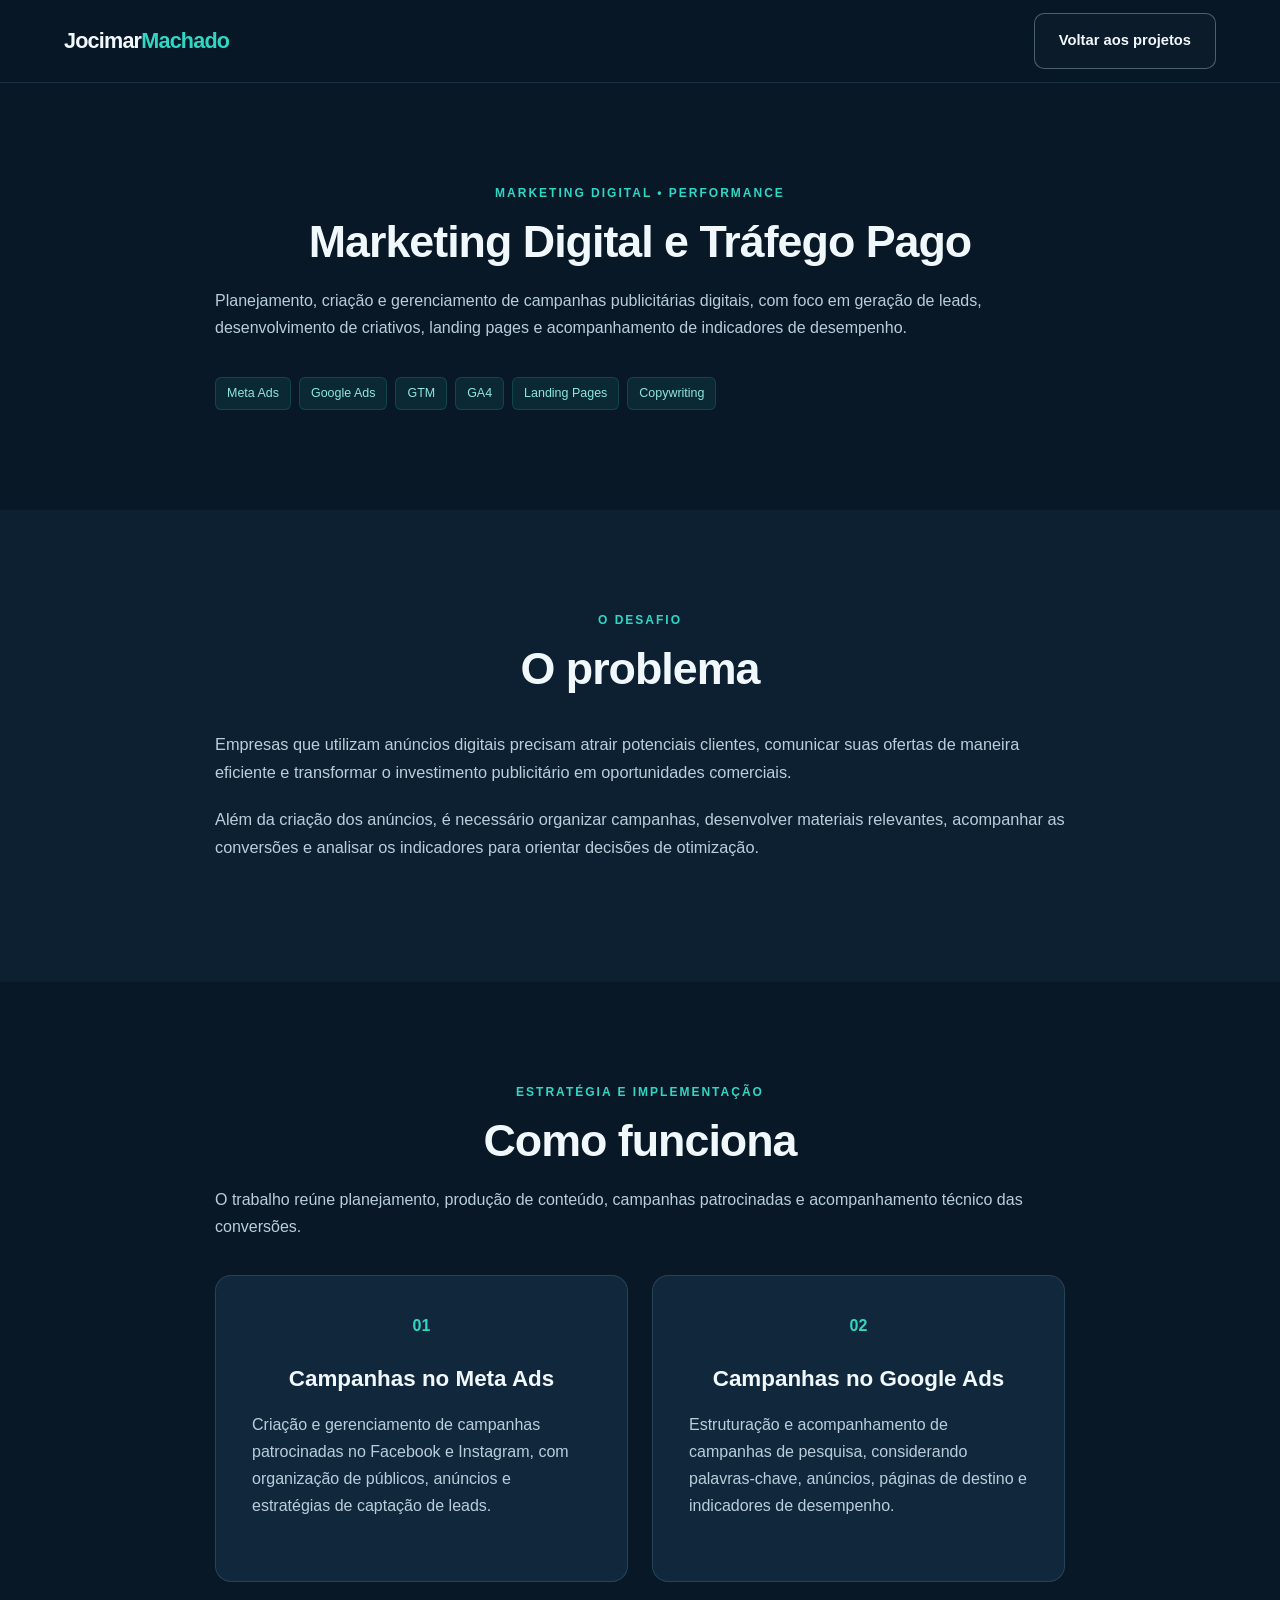
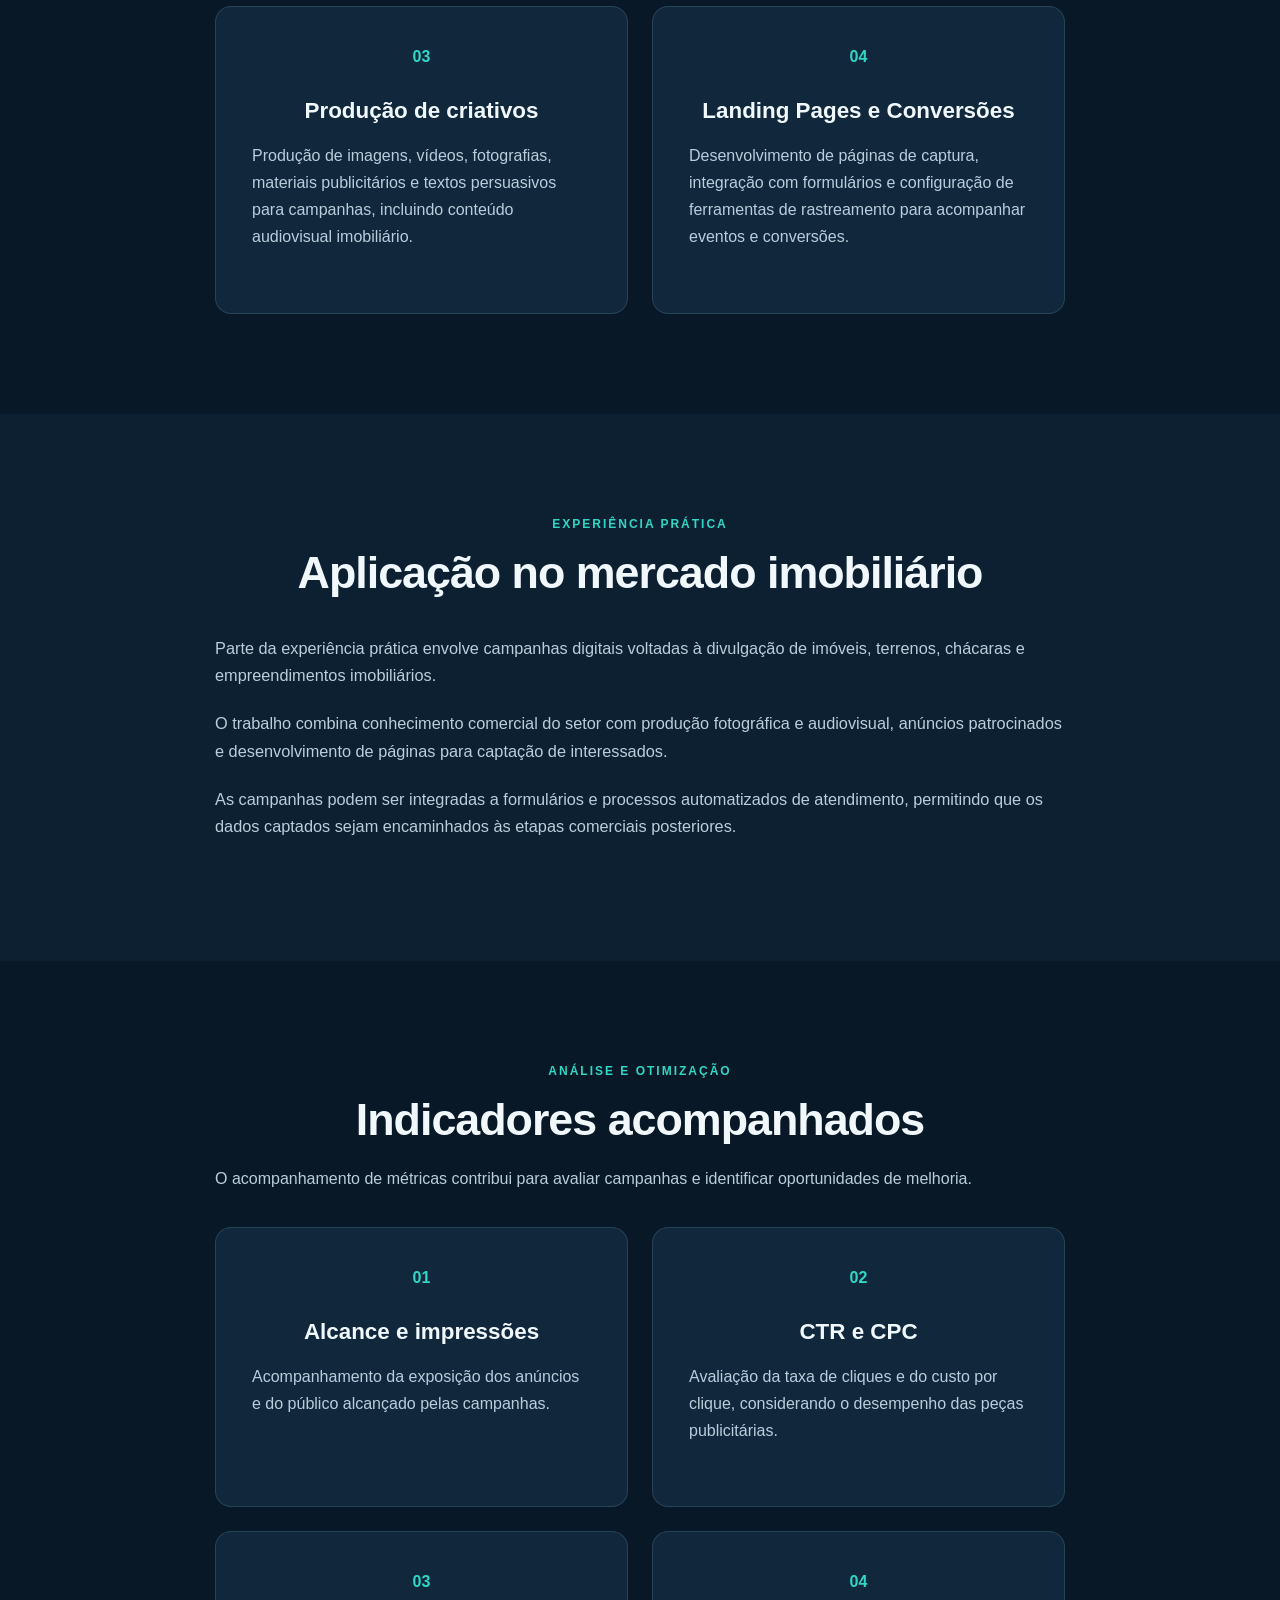
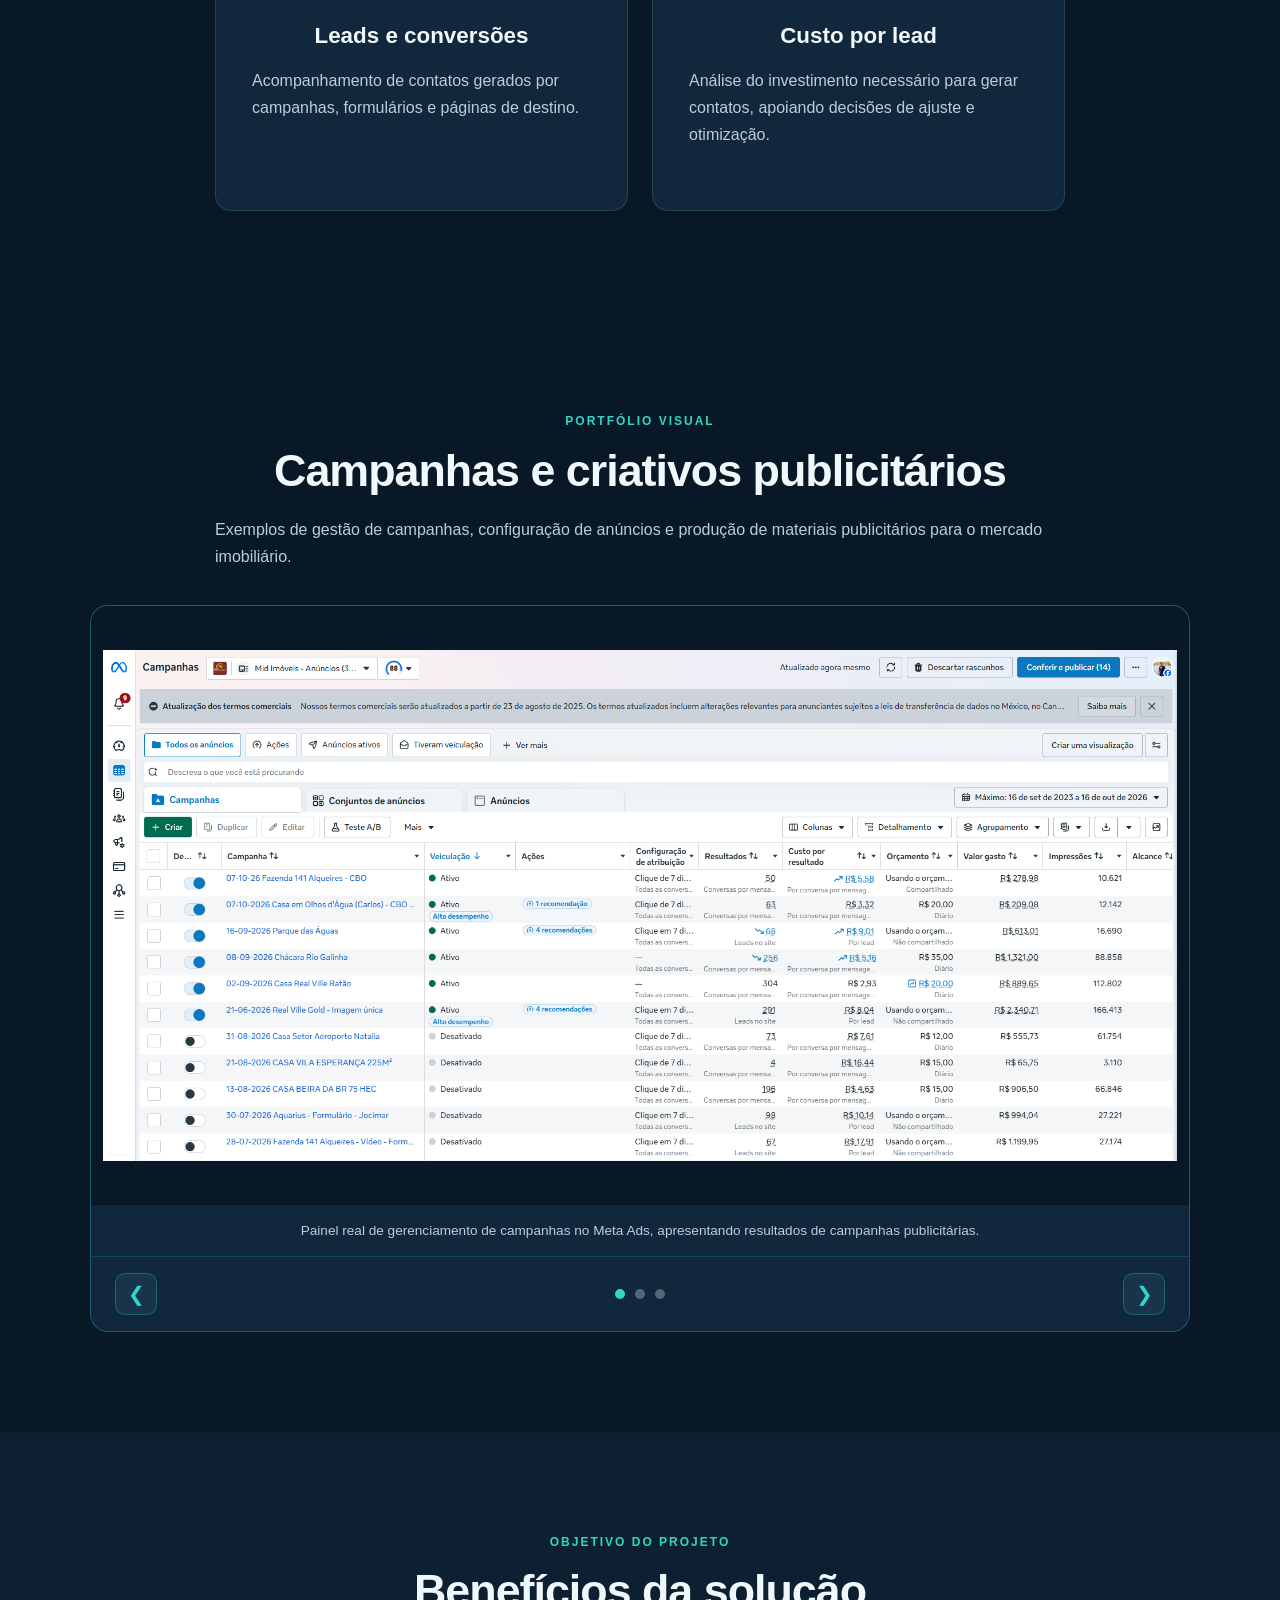
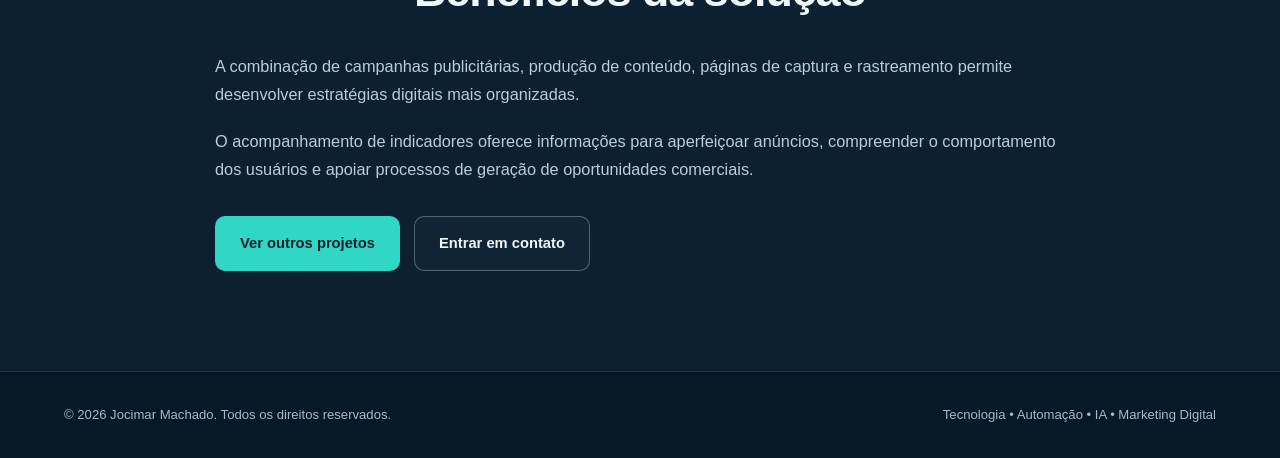
==== commit 85ce61d3: "Atualizacao do portfolio" ====
--- a/projetos/marketing-digital.html
+++ b/projetos/marketing-digital.html
@@ -367,9 +367,7 @@
 
                             <figcaption>
                                 Painel real de gerenciamento de campanhas no Meta Ads,
-                                apresentando resultados de campanhas publicitárias,
-                                custo por resultado, investimento realizado,
-                                impressões e alcance.
+                                apresentando resultados de campanhas publicitárias.
                             </figcaption>
 
                         </figure>
